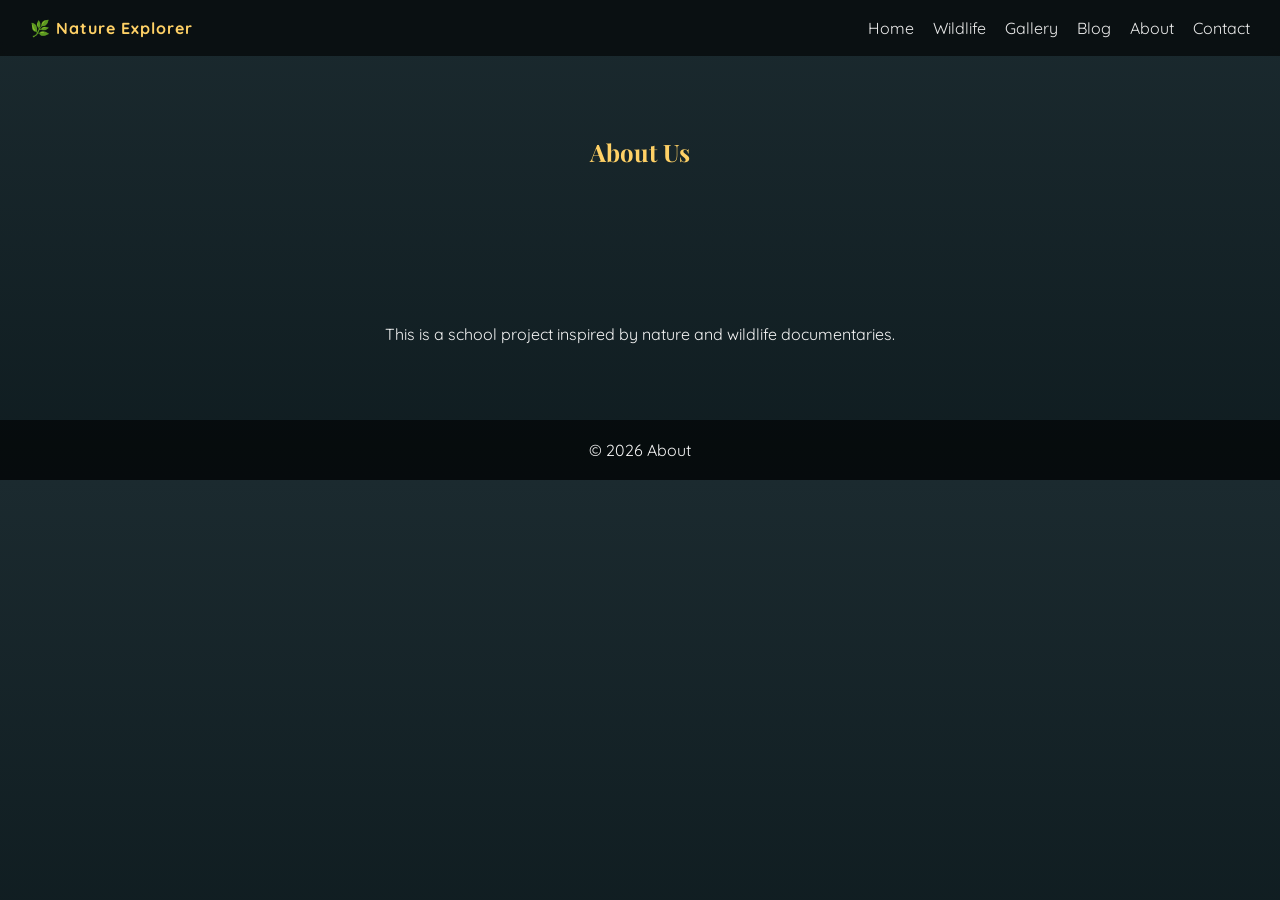
==== about.html @ 504a8f32 "Update about.html" ====
<!DOCTYPE html>
<html>
<head>
  <title>About</title>
  <link rel="stylesheet" href="style.css">
</head>
<body>

<header>
  <div class="logo">🌿 Nature Explorer</div>
  <nav>
    <a href="index.html">Home</a>
    <a href="wildlife.html">Wildlife</a>
    <a href="gallery.html">Gallery</a>
    <a href="blog.html">Blog</a>
    <a href="about.html">About</a>
    <a href="contact.html">Contact</a>
  </nav>
</header>

<section class="page-title">
  <h1>About Us</h1>
</section>

<section>
  <p>This is a school project inspired by nature and wildlife documentaries.</p>
</section>

<footer>© 2026 About</footer>

</body>
</html>
---- style.css ----
@import url('https://fonts.googleapis.com/css2?family=Quicksand:wght@400;600;700&family=Playfair+Display:wght@500;700&display=swap');

body {
  margin: 0;
  font-family: "Quicksand", sans-serif;
  background: linear-gradient(180deg, #1b2a2f, #0f1c20);
  color: #f5f5f5;
}

/* HEADER */
header {
  display: flex;
  justify-content: space-between;
  align-items: center;
  padding: 18px 30px;
  background: rgba(0,0,0,0.6);
  backdrop-filter: blur(10px);
  position: sticky;
  top: 0;
}

.logo {
  font-weight: 700;
  color: #ffd166;
  letter-spacing: 1px;
}

/* NAV */
nav a {
  margin-left: 15px;
  text-decoration: none;
  color: #eaeaea;
}

nav a:hover {
  color: #ffd166;
}

/* HERO */
.hero {
  height: 90vh;
  background: url("https://images.unsplash.com/photo-1500530855697-b586d89ba3ee") center/cover;
  display: flex;
  justify-content: center;
  align-items: center;
  text-align: center;
  position: relative;
}

.hero::after {
  content: "";
  position: absolute;
  inset: 0;
  background: rgba(0,0,0,0.45);
}

.hero-content {
  position: relative;
  max-width: 700px;
}

.hero h1 {
  font-family: "Playfair Display", serif;
  font-size: 48px;
  margin: 0;
}

.tagline {
  color: #ffd166;
  font-style: italic;
}

/* BUTTON */
.btn {
  display: inline-block;
  margin-top: 15px;
  padding: 10px 20px;
  background: #ffd166;
  color: #000;
  border-radius: 25px;
  text-decoration: none;
  font-weight: 600;
}

/* SECTIONS */
section {
  padding: 60px 25px;
  text-align: center;
}

/* CARDS */
.cards {
  display: flex;
  justify-content: center;
  flex-wrap: wrap;
  gap: 20px;
}

.card {
  background: rgba(255,255,255,0.06);
  padding: 20px;
  width: 240px;
  border-radius: 15px;
  border: 1px solid rgba(255,255,255,0.1);
}

/* PAGE TITLE */
.page-title h1 {
  font-family: "Playfair Display", serif;
  color: #ffd166;
}

/* GALLERY */
.gallery {
  display: grid;
  grid-template-columns: repeat(auto-fit, minmax(180px, 1fr));
  gap: 12px;
  padding: 30px;
}

.photo {
  height: 180px;
  background: #333;
  border-radius: 12px;
}

/* FOOTER */
footer {
  padding: 20px;
  text-align: center;
  background: rgba(0,0,0,0.6);
}
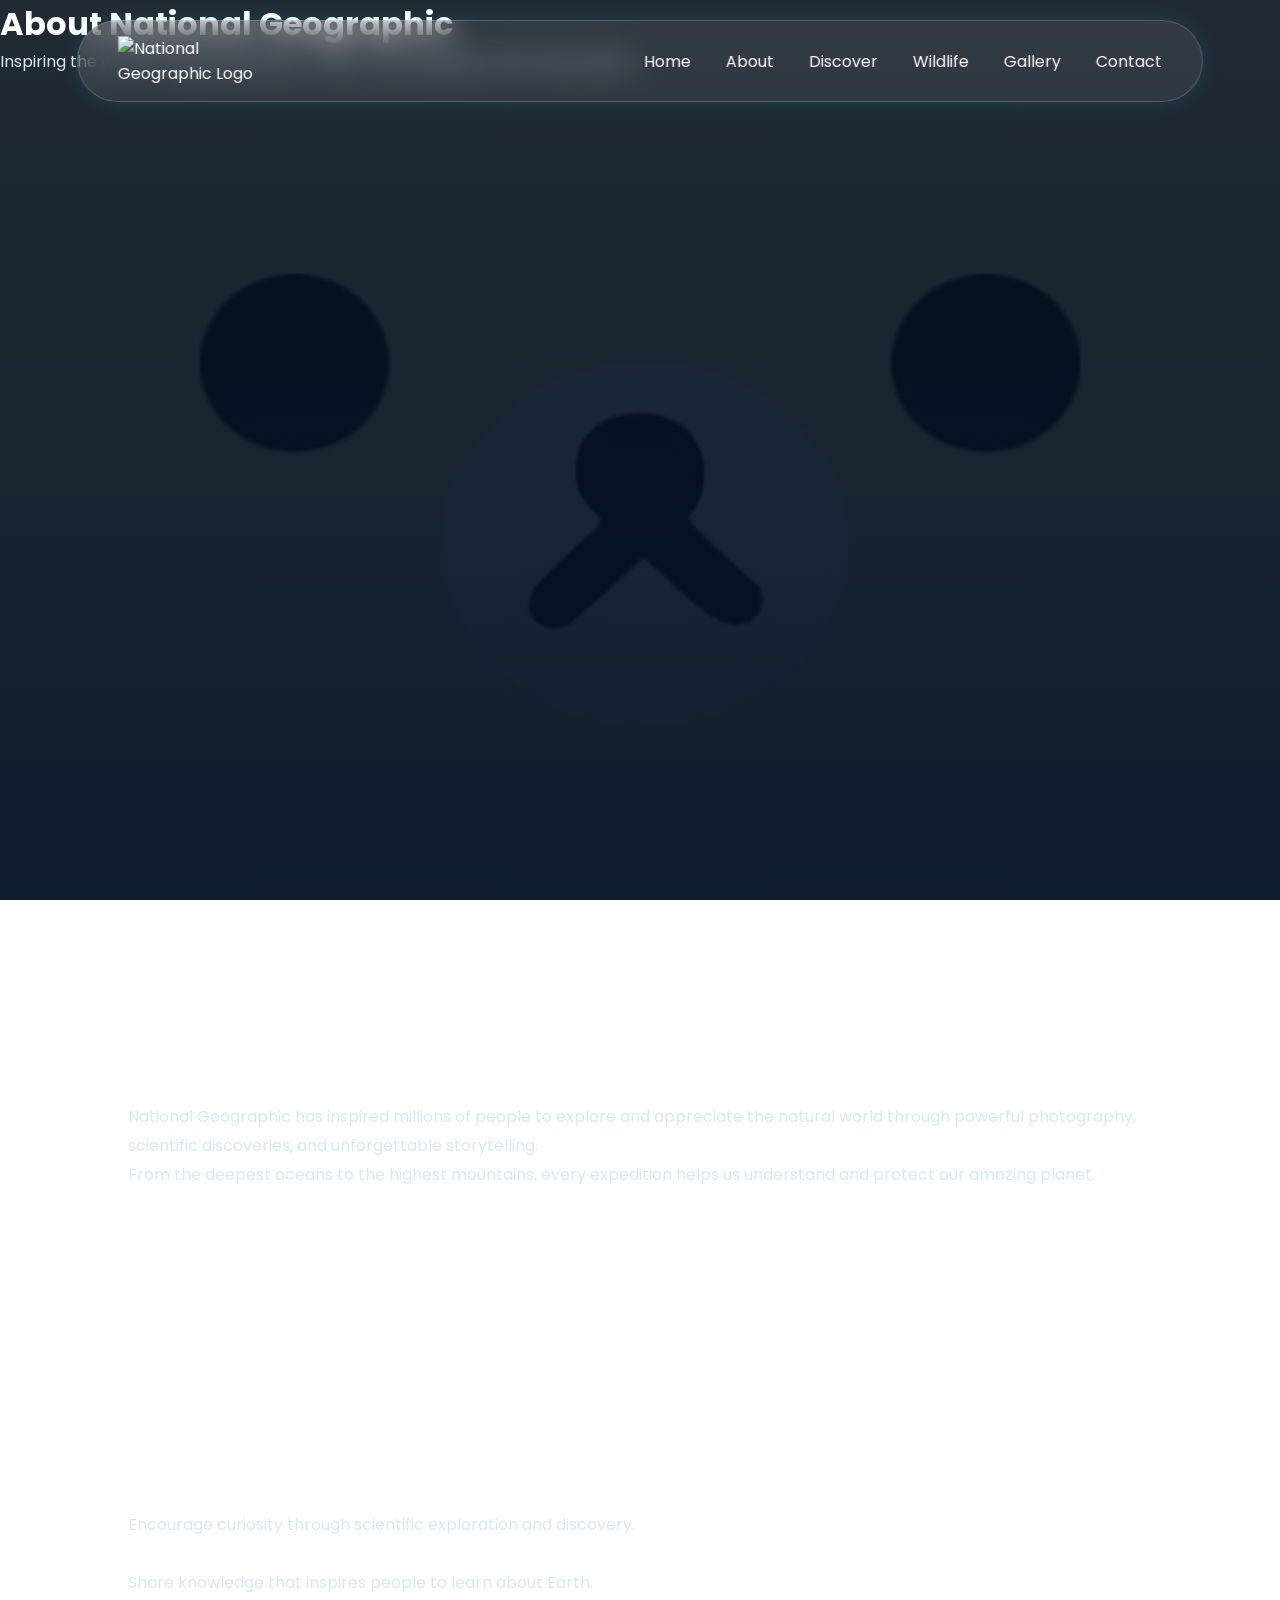
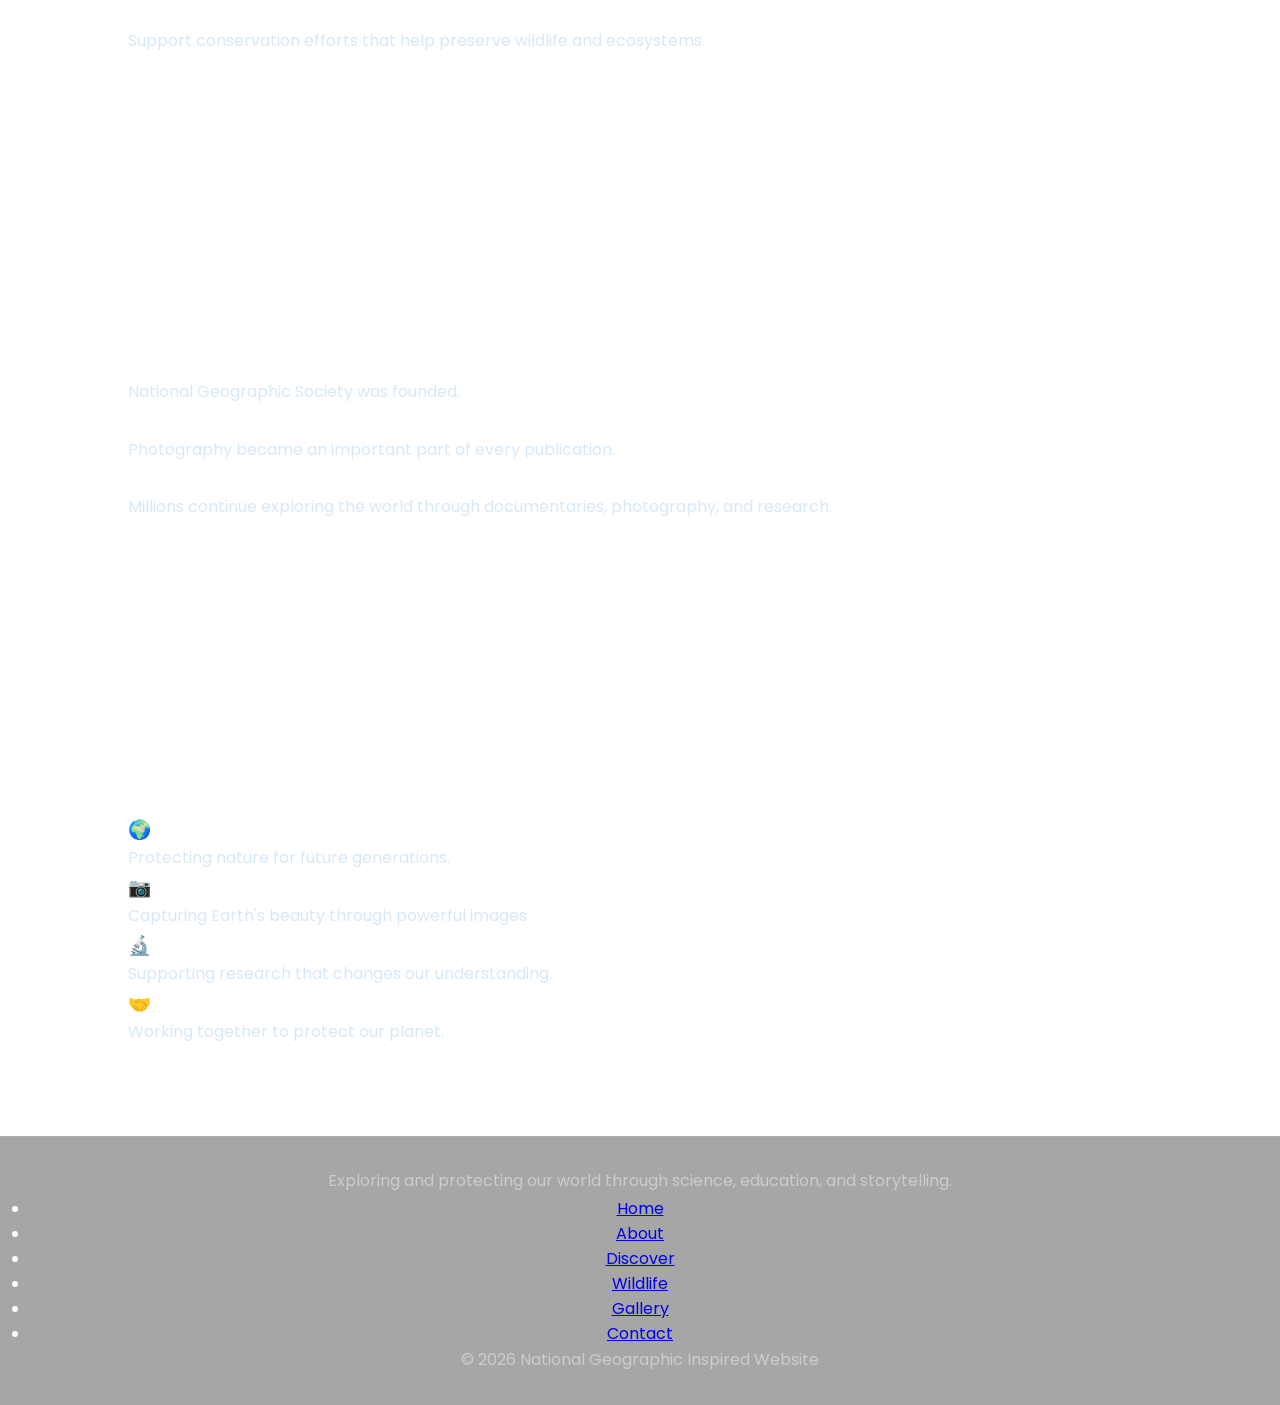
==== commit bea1661c: "Update about.html" ====
--- a/about.html
+++ b/about.html
@@ -1,33 +1,277 @@
 <!DOCTYPE html>
-<html>
+<html lang="en">
+
 <head>
-  <title>About</title>
-  <link rel="stylesheet" href="style.css">
+
+    <meta charset="UTF-8">
+    <meta name="viewport" content="width=device-width, initial-scale=1.0">
+
+    <title>National Geographic | About</title>
+
+    <link rel="stylesheet" href="style.css">
+
 </head>
+
 <body>
 
-<header>
-  <div class="logo">🌿 Nature Explorer</div>
-  <nav>
-    <a href="index.html">Home</a>
-    <a href="wildlife.html">Wildlife</a>
-    <a href="gallery.html">Gallery</a>
-    <a href="blog.html">Blog</a>
-    <a href="about.html">About</a>
-    <a href="contact.html">Contact</a>
-  </nav>
-</header>
-
-<section class="page-title">
-  <h1>About Us</h1>
-</section>
-
-<section>
-  <p>This is a school project inspired by nature and wildlife documentaries.</p>
-</section>
-
-<footer>© 2026 About</footer>
+    <!--================ HEADER ================-->
+
+    <header class="sub-header">
+
+        <nav class="navbar">
+
+            <div class="logo">
+
+                <img src="img/logo.png" alt="National Geographic Logo">
+
+            </div>
+
+            <ul class="nav-links">
+
+                <li><a href="index.html">Home</a></li>
+                <li><a href="about.html" class="active">About</a></li>
+                <li><a href="discover.html">Discover</a></li>
+                <li><a href="wildlife.html">Wildlife</a></li>
+                <li><a href="gallery.html">Gallery</a></li>
+                <li><a href="contact.html">Contact</a></li>
+
+            </ul>
+
+        </nav>
+
+        <div class="page-title">
+
+            <h1>About National Geographic</h1>
+
+            <p>
+
+                Inspiring the world through exploration,
+                science, photography, and conservation.
+
+            </p>
+
+        </div>
+
+    </header>
+
+    <!--================ OUR STORY ================-->
+
+    <section class="about-page">
+
+        <div class="about-image">
+
+            <img src="img/about.jpg" alt="">
+
+        </div>
+
+        <div class="about-text">
+
+            <h2>Our Story</h2>
+
+            <p>
+
+                National Geographic has inspired millions of people
+                to explore and appreciate the natural world through
+                powerful photography, scientific discoveries,
+                and unforgettable storytelling.
+
+            </p>
+
+            <p>
+
+                From the deepest oceans to the highest mountains,
+                every expedition helps us understand and protect
+                our amazing planet.
+
+            </p>
+
+        </div>
+
+    </section>
+
+    <!--================ MISSION ================-->
+
+    <section class="mission">
+
+        <h2>Our Mission</h2>
+
+        <div class="mission-container">
+
+            <div class="glass-card">
+
+                <h3>Explore</h3>
+
+                <p>
+
+                    Encourage curiosity through scientific
+                    exploration and discovery.
+
+                </p>
+
+            </div>
+
+            <div class="glass-card">
+
+                <h3>Educate</h3>
+
+                <p>
+
+                    Share knowledge that inspires people
+                    to learn about Earth.
+
+                </p>
+
+            </div>
+
+            <div class="glass-card">
+
+                <h3>Protect</h3>
+
+                <p>
+
+                    Support conservation efforts that help
+                    preserve wildlife and ecosystems.
+
+                </p>
+
+            </div>
+
+        </div>
+
+    </section>
+
+    <!--================ TIMELINE ================-->
+
+    <section class="timeline">
+
+        <h2>Our Journey</h2>
+
+        <div class="timeline-container">
+
+            <div class="timeline-box">
+
+                <h3>1888</h3>
+
+                <p>
+
+                    National Geographic Society
+                    was founded.
+
+                </p>
+
+            </div>
+
+            <div class="timeline-box">
+
+                <h3>1905</h3>
+
+                <p>
+
+                    Photography became an important
+                    part of every publication.
+
+                </p>
+
+            </div>
+
+            <div class="timeline-box">
+
+                <h3>Today</h3>
+
+                <p>
+
+                    Millions continue exploring
+                    the world through documentaries,
+                    photography, and research.
+
+                </p>
+
+            </div>
+
+        </div>
+
+    </section>
+
+    <!--================ VALUES ================-->
+
+    <section class="values">
+
+        <h2>Our Core Values</h2>
+
+        <div class="values-grid">
+
+            <div class="glass-card">
+
+                <h3>🌍 Conservation</h3>
+
+                <p>Protecting nature for future generations.</p>
+
+            </div>
+
+            <div class="glass-card">
+
+                <h3>📷 Photography</h3>
+
+                <p>Capturing Earth's beauty through powerful images.</p>
+
+            </div>
+
+            <div class="glass-card">
+
+                <h3>🔬 Science</h3>
+
+                <p>Supporting research that changes our understanding.</p>
+
+            </div>
+
+            <div class="glass-card">
+
+                <h3>🤝 Community</h3>
+
+                <p>Working together to protect our planet.</p>
+
+            </div>
+
+        </div>
+
+    </section>
+
+    <!--================ FOOTER ================-->
+
+    <footer>
+
+        <div class="footer-content">
+
+            <img src="img/logo.png" alt="">
+
+            <p>
+
+                Exploring and protecting our world through
+                science, education, and storytelling.
+
+            </p>
+
+            <ul>
+
+                <li><a href="index.html">Home</a></li>
+                <li><a href="about.html">About</a></li>
+                <li><a href="discover.html">Discover</a></li>
+                <li><a href="wildlife.html">Wildlife</a></li>
+                <li><a href="gallery.html">Gallery</a></li>
+                <li><a href="contact.html">Contact</a></li>
+
+            </ul>
+
+            <p>
+
+                © 2026 National Geographic Inspired Website
+
+            </p>
+
+        </div>
+
+    </footer>
 
 </body>
+
 </html>
-
--- a/style.css
+++ b/style.css
@@ -1,133 +1,723 @@
-@import url('https://fonts.googleapis.com/css2?family=Quicksand:wght@400;600;700&family=Playfair+Display:wght@500;700&display=swap');
-
-body {
-  margin: 0;
-  font-family: "Quicksand", sans-serif;
-  background: linear-gradient(180deg, #1b2a2f, #0f1c20);
-  color: #f5f5f5;
-}
-
-/* HEADER */
-header {
-  display: flex;
-  justify-content: space-between;
-  align-items: center;
-  padding: 18px 30px;
-  background: rgba(0,0,0,0.6);
-  backdrop-filter: blur(10px);
-  position: sticky;
-  top: 0;
-}
-
-.logo {
-  font-weight: 700;
-  color: #ffd166;
-  letter-spacing: 1px;
-}
-
-/* NAV */
-nav a {
-  margin-left: 15px;
-  text-decoration: none;
-  color: #eaeaea;
-}
-
-nav a:hover {
-  color: #ffd166;
-}
-
-/* HERO */
-.hero {
-  height: 90vh;
-  background: url("https://images.unsplash.com/photo-1500530855697-b586d89ba3ee") center/cover;
-  display: flex;
-  justify-content: center;
-  align-items: center;
-  text-align: center;
-  position: relative;
-}
-
-.hero::after {
-  content: "";
-  position: absolute;
-  inset: 0;
-  background: rgba(0,0,0,0.45);
-}
-
-.hero-content {
-  position: relative;
-  max-width: 700px;
-}
-
-.hero h1 {
-  font-family: "Playfair Display", serif;
-  font-size: 48px;
-  margin: 0;
-}
-
-.tagline {
-  color: #ffd166;
-  font-style: italic;
-}
-
-/* BUTTON */
-.btn {
-  display: inline-block;
-  margin-top: 15px;
-  padding: 10px 20px;
-  background: #ffd166;
-  color: #000;
-  border-radius: 25px;
-  text-decoration: none;
-  font-weight: 600;
-}
-
-/* SECTIONS */
-section {
-  padding: 60px 25px;
-  text-align: center;
-}
-
-/* CARDS */
-.cards {
-  display: flex;
-  justify-content: center;
-  flex-wrap: wrap;
-  gap: 20px;
-}
-
-.card {
-  background: rgba(255,255,255,0.06);
-  padding: 20px;
-  width: 240px;
-  border-radius: 15px;
-  border: 1px solid rgba(255,255,255,0.1);
-}
-
-/* PAGE TITLE */
-.page-title h1 {
-  font-family: "Playfair Display", serif;
-  color: #ffd166;
-}
-
-/* GALLERY */
-.gallery {
-  display: grid;
-  grid-template-columns: repeat(auto-fit, minmax(180px, 1fr));
-  gap: 12px;
-  padding: 30px;
-}
-
-.photo {
-  height: 180px;
-  background: #333;
-  border-radius: 12px;
-}
-
-/* FOOTER */
-footer {
-  padding: 20px;
-  text-align: center;
-  background: rgba(0,0,0,0.6);
-}
-    
+/* ==========================================
+   GOOGLE FONT
+========================================== */
+
+@import url('https://fonts.googleapis.com/css2?family=Poppins:wght@300;400;500;600;700;800&display=swap');
+
+
+/* ==========================================
+   RESET
+========================================== */
+
+*{
+    margin:0;
+    padding:0;
+    box-sizing:border-box;
+    scroll-behavior:smooth;
+    font-family:'Poppins',sans-serif;
+}
+
+body{
+    background:
+    linear-gradient(rgba(3,15,30,.88),
+    rgba(2,18,36,.95)),
+    url("img/background.jpg");
+
+    background-size:cover;
+    background-position:center;
+    background-attachment:fixed;
+
+    color:white;
+}
+
+
+/* ==========================================
+   GENERAL
+========================================== */
+
+section{
+    width:100%;
+    padding:90px 10%;
+}
+
+h2{
+    text-align:center;
+    font-size:42px;
+    margin-bottom:50px;
+    color:#ffffff;
+    letter-spacing:2px;
+}
+
+p{
+    color:#d7e8f7;
+    line-height:1.8;
+}
+
+img{
+    width:100%;
+    display:block;
+}
+
+
+/* ==========================================
+   NAVIGATION
+========================================== */
+
+header{
+    min-height:100vh;
+}
+
+.navbar{
+
+    position:fixed;
+
+    top:20px;
+    left:50%;
+
+    transform:translateX(-50%);
+
+    width:88%;
+
+    padding:15px 40px;
+
+    display:flex;
+
+    justify-content:space-between;
+
+    align-items:center;
+
+    background:rgba(255,255,255,.08);
+
+    backdrop-filter:blur(15px);
+
+    border:1px solid rgba(255,255,255,.18);
+
+    border-radius:60px;
+
+    box-shadow:
+
+    0 0 20px rgba(0,200,255,.15);
+
+    z-index:999;
+
+}
+
+.logo img{
+
+    width:150px;
+
+}
+
+.nav-links{
+
+    display:flex;
+
+    list-style:none;
+
+    gap:35px;
+
+}
+
+.nav-links a{
+
+    text-decoration:none;
+
+    color:white;
+
+    font-size:16px;
+
+    transition:.4s;
+
+    position:relative;
+
+}
+
+.nav-links a:hover{
+
+    color:#ffe14f;
+
+}
+
+.nav-links a::after{
+
+    content:"";
+
+    position:absolute;
+
+    left:0;
+
+    bottom:-8px;
+
+    width:0;
+
+    height:2px;
+
+    background:#ffe14f;
+
+    transition:.4s;
+
+}
+
+.nav-links a:hover::after{
+
+    width:100%;
+
+}
+
+
+/* ==========================================
+   HERO
+========================================== */
+
+.hero{
+
+    display:flex;
+
+    justify-content:space-between;
+
+    align-items:center;
+
+    gap:70px;
+
+    min-height:100vh;
+
+}
+
+.hero-text{
+
+    flex:1;
+
+}
+
+.hero-text h1{
+
+    font-size:68px;
+
+    line-height:1.1;
+
+    margin-bottom:25px;
+
+}
+
+.hero-text p{
+
+    font-size:18px;
+
+    margin-bottom:40px;
+
+}
+
+.hero-image{
+
+    flex:1;
+
+    background:rgba(255,255,255,.08);
+
+    padding:18px;
+
+    border-radius:30px;
+
+    backdrop-filter:blur(18px);
+
+    border:1px solid rgba(255,255,255,.15);
+
+    box-shadow:
+
+    0 0 30px rgba(0,255,255,.18);
+
+}
+
+.hero-image img{
+
+    border-radius:20px;
+
+}
+
+
+/* ==========================================
+   BUTTON
+========================================== */
+
+.btn{
+
+    display:inline-block;
+
+    padding:15px 40px;
+
+    background:#ffd400;
+
+    color:black;
+
+    font-weight:600;
+
+    text-decoration:none;
+
+    border-radius:40px;
+
+    transition:.4s;
+
+}
+
+.btn:hover{
+
+    transform:translateY(-5px);
+
+    box-shadow:
+
+    0 0 20px rgba(255,212,0,.7);
+
+}
+
+
+/* ==========================================
+   GLASS CARD
+========================================== */
+
+.card{
+
+    background:rgba(255,255,255,.08);
+
+    border:1px solid rgba(255,255,255,.15);
+
+    backdrop-filter:blur(15px);
+
+    border-radius:25px;
+
+    padding:30px;
+
+    transition:.4s;
+
+    box-shadow:
+
+    0 0 20px rgba(0,255,255,.08);
+
+}
+
+.card:hover{
+
+    transform:translateY(-8px);
+
+    box-shadow:
+
+    0 0 35px rgba(0,255,255,.25);
+
+}
+
+
+/* ==========================================
+   ABOUT
+========================================== */
+
+.about-container{
+
+    display:grid;
+
+    grid-template-columns:repeat(2,1fr);
+
+    gap:30px;
+
+}
+
+.card h3{
+
+    margin-bottom:15px;
+
+    color:#ffe14f;
+
+}
+/* ==========================================
+   DISCOVER SECTION
+========================================== */
+
+.discover-container{
+    display:grid;
+    grid-template-columns:repeat(3,1fr);
+    gap:30px;
+}
+
+.discover-card{
+    background:rgba(255,255,255,.08);
+    border:1px solid rgba(255,255,255,.15);
+    backdrop-filter:blur(15px);
+    border-radius:25px;
+    overflow:hidden;
+    transition:.4s;
+    box-shadow:0 0 20px rgba(0,255,255,.08);
+}
+
+.discover-card:hover{
+    transform:translateY(-10px);
+    box-shadow:0 0 35px rgba(0,255,255,.25);
+}
+
+.discover-card img{
+    height:240px;
+    object-fit:cover;
+    transition:.5s;
+}
+
+.discover-card:hover img{
+    transform:scale(1.08);
+}
+
+.discover-card h3{
+    padding:20px 20px 10px;
+    color:#ffe14f;
+    font-size:24px;
+}
+
+.discover-card p{
+    padding:0 20px 25px;
+}
+
+
+/* ==========================================
+   WILDLIFE SECTION
+========================================== */
+
+.wildlife-grid{
+    display:grid;
+    grid-template-columns:repeat(3,1fr);
+    gap:30px;
+}
+
+.animal-card{
+    background:rgba(255,255,255,.08);
+    border:1px solid rgba(255,255,255,.15);
+    backdrop-filter:blur(15px);
+    border-radius:25px;
+    overflow:hidden;
+    transition:.4s;
+    text-align:center;
+}
+
+.animal-card img{
+    height:230px;
+    object-fit:cover;
+    transition:.5s;
+}
+
+.animal-card:hover img{
+    transform:scale(1.08);
+}
+
+.animal-card:hover{
+    transform:translateY(-10px);
+    box-shadow:0 0 35px rgba(0,255,255,.25);
+}
+
+.animal-card h3{
+    padding:20px;
+    color:#ffe14f;
+}
+
+
+/* ==========================================
+   GALLERY
+========================================== */
+
+.gallery-grid{
+    display:grid;
+    grid-template-columns:repeat(4,1fr);
+    gap:20px;
+}
+
+.gallery-grid img{
+    width:100%;
+    height:260px;
+    object-fit:cover;
+    border-radius:20px;
+    transition:.5s;
+    border:2px solid rgba(255,255,255,.08);
+}
+
+.gallery-grid img:hover{
+    transform:scale(1.05);
+    border-color:#00d9ff;
+    box-shadow:0 0 25px rgba(0,255,255,.35);
+}
+
+
+/* ==========================================
+   CONTACT
+========================================== */
+
+.contact-container{
+    display:grid;
+    grid-template-columns:1fr 1fr;
+    gap:50px;
+    align-items:center;
+}
+
+.contact-info{
+    background:rgba(255,255,255,.08);
+    backdrop-filter:blur(15px);
+    border:1px solid rgba(255,255,255,.15);
+    padding:35px;
+    border-radius:25px;
+}
+
+.contact-info h3{
+    color:#ffe14f;
+    margin-bottom:20px;
+}
+
+.contact-info p{
+    margin-bottom:15px;
+}
+
+form{
+    background:rgba(255,255,255,.08);
+    backdrop-filter:blur(15px);
+    border:1px solid rgba(255,255,255,.15);
+    border-radius:25px;
+    padding:35px;
+}
+
+form input,
+form textarea{
+    width:100%;
+    margin-bottom:20px;
+    padding:16px;
+    border:none;
+    border-radius:15px;
+    background:rgba(255,255,255,.12);
+    color:white;
+    font-size:15px;
+}
+
+form input::placeholder,
+form textarea::placeholder{
+    color:#d9d9d9;
+}
+
+form textarea{
+    resize:none;
+    height:170px;
+}
+
+form button{
+    background:#ffd400;
+    color:black;
+    border:none;
+    padding:15px 35px;
+    border-radius:40px;
+    font-size:16px;
+    font-weight:600;
+    cursor:pointer;
+    transition:.4s;
+}
+
+form button:hover{
+    transform:translateY(-5px);
+    box-shadow:0 0 20px rgba(255,212,0,.7);
+}
+
+
+/* ==========================================
+   FOOTER
+========================================== */
+
+footer{
+    padding:30px;
+    text-align:center;
+    background:rgba(0,0,0,.35);
+    border-top:1px solid rgba(255,255,255,.08);
+}
+
+footer p{
+    color:#cccccc;
+}
+
+
+/* ==========================================
+   RESPONSIVE
+========================================== */
+
+@media(max-width:1100px){
+
+.hero{
+    flex-direction:column;
+    text-align:center;
+    padding-top:140px;
+}
+
+.about-container,
+.discover-container,
+.wildlife-grid,
+.contact-container{
+    grid-template-columns:1fr;
+}
+
+.gallery-grid{
+    grid-template-columns:repeat(2,1fr);
+}
+
+.hero-text h1{
+    font-size:48px;
+}
+
+}
+
+@media(max-width:768px){
+
+.navbar{
+    flex-direction:column;
+    gap:20px;
+    border-radius:30px;
+}
+
+.nav-links{
+    flex-wrap:wrap;
+    justify-content:center;
+    gap:18px;
+}
+
+.gallery-grid{
+    grid-template-columns:1fr;
+}
+
+.discover-card img,
+.animal-card img,
+.gallery-grid img{
+    height:220px;
+}
+
+h2{
+    font-size:32px;
+}
+
+.hero-text h1{
+    font-size:40px;
+}
+
+}
+/*=========================================
+STATISTICS
+=========================================*/
+
+.stats-container{
+
+display:grid;
+grid-template-columns:repeat(4,1fr);
+gap:30px;
+
+}
+
+.stat-card{
+
+background:rgba(255,255,255,.08);
+backdrop-filter:blur(15px);
+border:1px solid rgba(255,255,255,.15);
+border-radius:25px;
+padding:40px;
+text-align:center;
+transition:.4s;
+
+}
+
+.stat-card:hover{
+
+transform:translateY(-8px);
+box-shadow:0 0 30px rgba(0,255,255,.2);
+
+}
+
+.stat-card h3{
+
+font-size:42px;
+color:#ffd400;
+margin-bottom:10px;
+
+}
+
+
+/*=========================================
+EXPEDITION
+=========================================*/
+
+.expedition{
+
+display:flex;
+align-items:center;
+justify-content:space-between;
+gap:50px;
+
+}
+
+.expedition-image,
+.expedition-text{
+
+flex:1;
+
+}
+
+.expedition-image img{
+
+border-radius:25px;
+
+}
+
+.expedition-text h2{
+
+text-align:left;
+
+}
+
+
+/*=========================================
+QUOTE
+=========================================*/
+
+.quote{
+
+text-align:center;
+padding:120px 10%;
+
+}
+
+.quote h2{
+
+font-size:46px;
+font-weight:700;
+font-style:italic;
+color:#ffffff;
+
+}
+
+
+/*=========================================
+RESPONSIVE
+=========================================*/
+
+@media(max-width:900px){
+
+.stats-container{
+
+grid-template-columns:repeat(2,1fr);
+
+}
+
+.expedition{
+
+flex-direction:column;
+
+}
+
+}
+
+@media(max-width:600px){
+
+.stats-container{
+
+grid-template-columns:1fr;
+
+}
+
+.quote h2{
+
+font-size:32px;
+
+}
+
+}
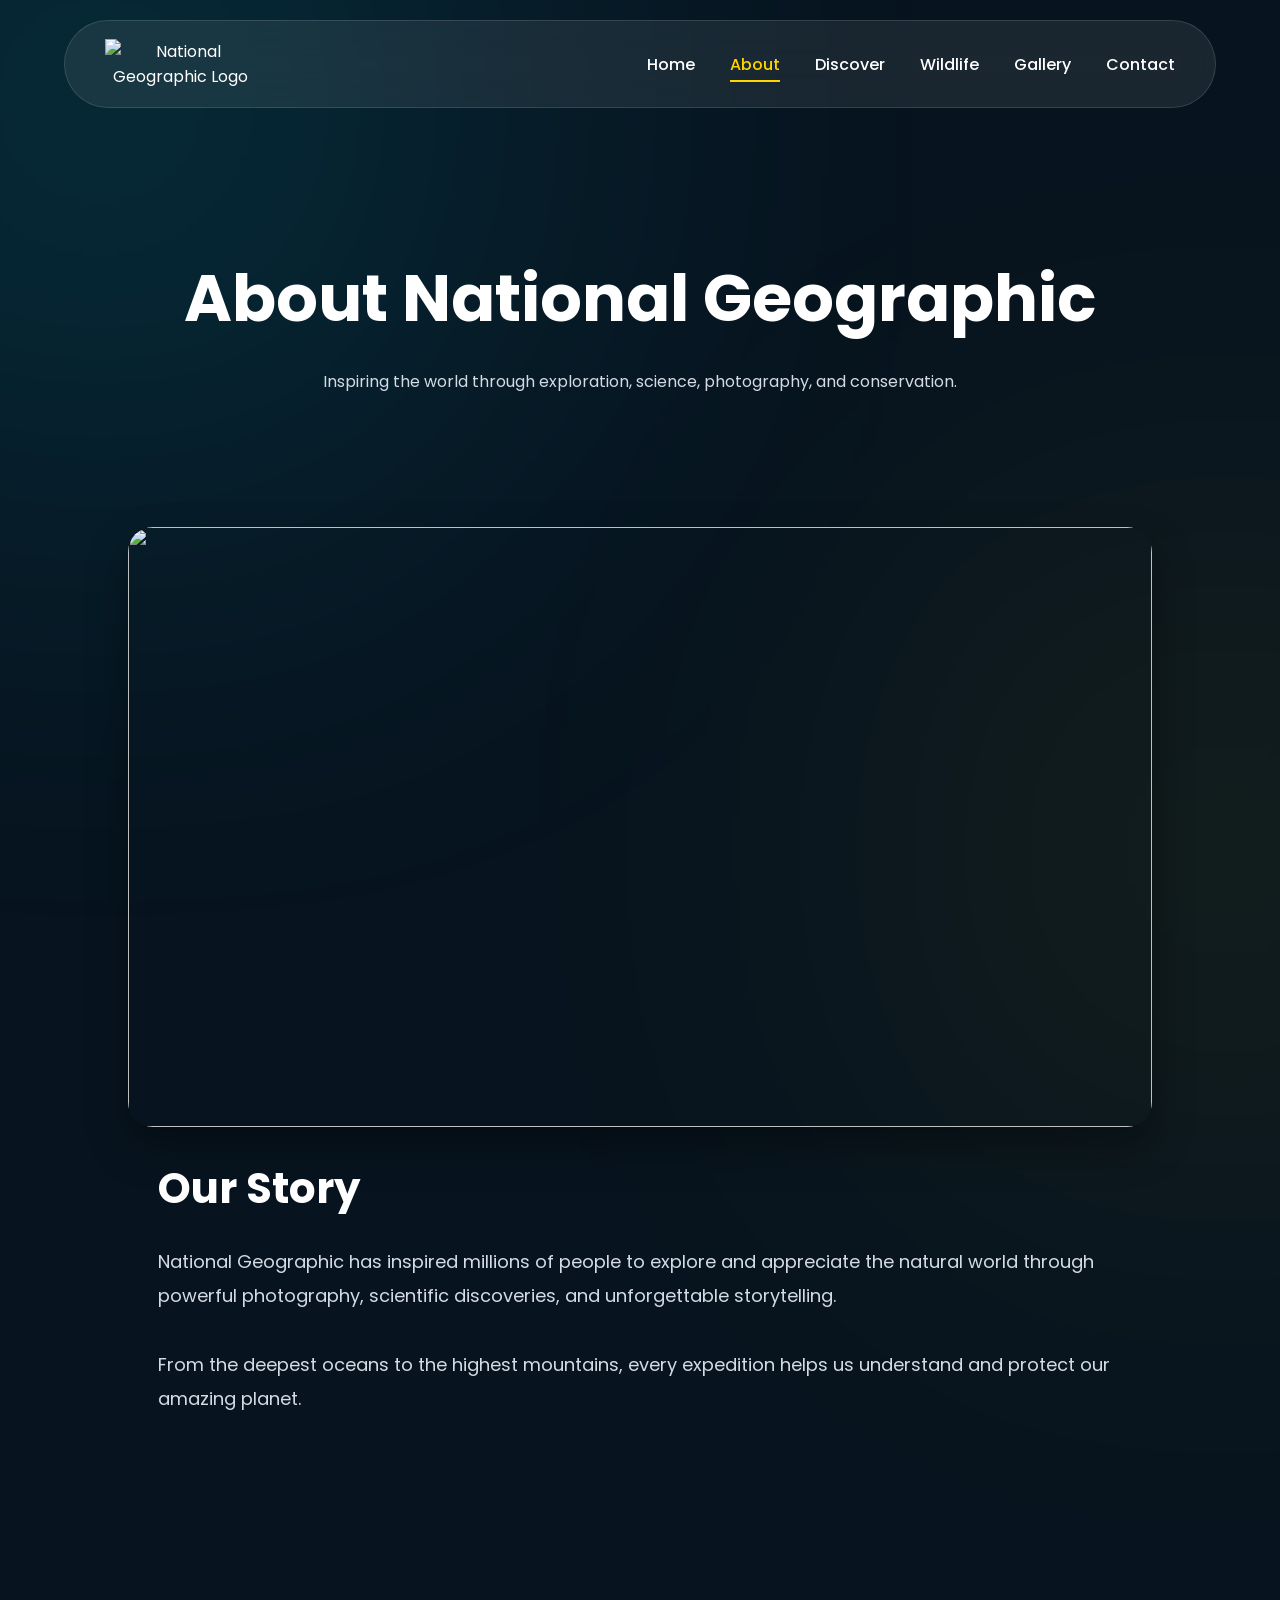
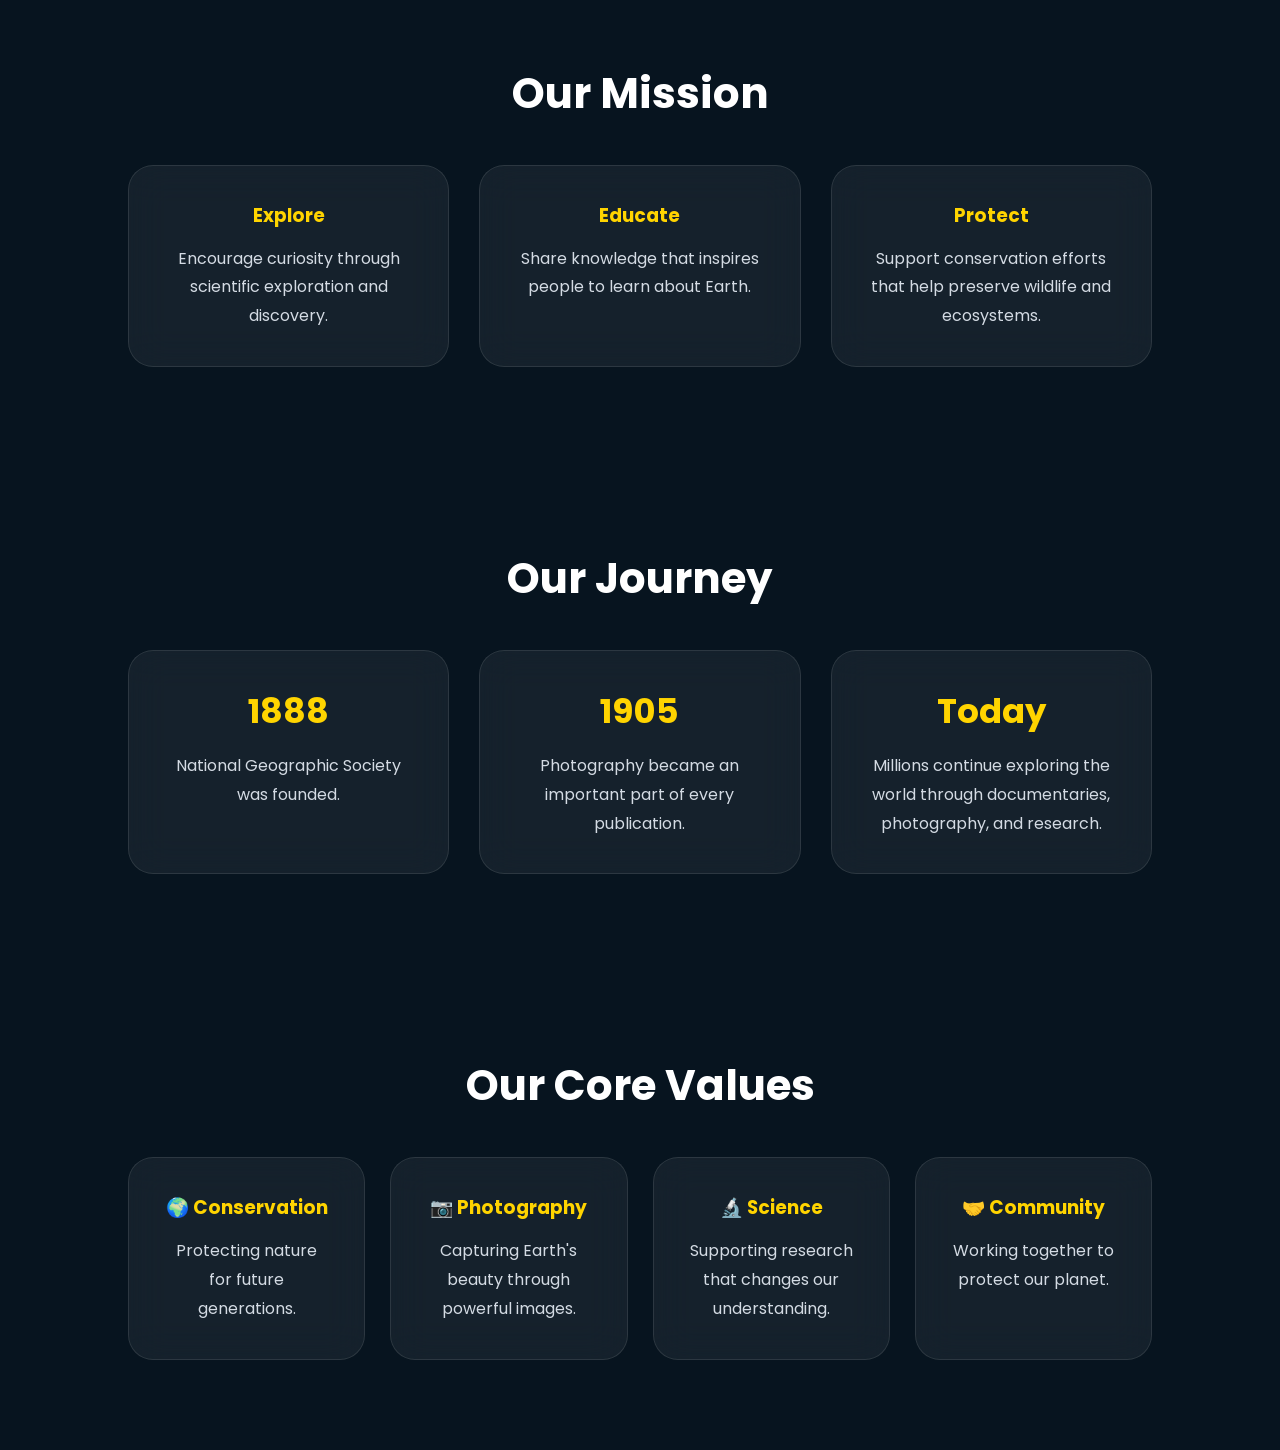
==== commit 5d3dcecd: "Update about.html" ====
--- a/about.html
+++ b/about.html
@@ -236,36 +236,6 @@
 
     </section>
 
-    <!--================ FOOTER ================-->
-
-    <footer>
-
-        <div class="footer-content">
-
-            <img src="img/logo.png" alt="">
-
-            <p>
-
-                Exploring and protecting our world through
-                science, education, and storytelling.
-
-            </p>
-
-            <ul>
-
-                <li><a href="index.html">Home</a></li>
-                <li><a href="about.html">About</a></li>
-                <li><a href="discover.html">Discover</a></li>
-                <li><a href="wildlife.html">Wildlife</a></li>
-                <li><a href="gallery.html">Gallery</a></li>
-                <li><a href="contact.html">Contact</a></li>
-
-            </ul>
-
-            <p>
-
-                © 2026 National Geographic Inspired Website
-
             </p>
 
         </div>
--- a/style.css
+++ b/style.css
@@ -1,420 +1,1071 @@
-/* ==========================================
-   GOOGLE FONT
-========================================== */
+/*==========================================
+GOOGLE FONT
+==========================================*/
 
 @import url('https://fonts.googleapis.com/css2?family=Poppins:wght@300;400;500;600;700;800&display=swap');
 
 
-/* ==========================================
-   RESET
-========================================== */
+/*==========================================
+RESET
+==========================================*/
 
 *{
     margin:0;
     padding:0;
     box-sizing:border-box;
+    font-family:'Poppins',sans-serif;
+}
+
+html{
     scroll-behavior:smooth;
-    font-family:'Poppins',sans-serif;
 }
 
 body{
-    background:
-    linear-gradient(rgba(3,15,30,.88),
-    rgba(2,18,36,.95)),
-    url("img/background.jpg");
-
-    background-size:cover;
-    background-position:center;
-    background-attachment:fixed;
+
+    background:#07141f;
+
+    color:#ffffff;
+
+    overflow-x:hidden;
+
+}
+
+img{
+
+    width:100%;
+
+    display:block;
+
+}
+
+a{
+
+    text-decoration:none;
+
+}
+
+ul{
+
+    list-style:none;
+
+}
+
+section{
+
+    padding:90px 10%;
+
+}
+
+h1{
+
+    font-size:65px;
+
+    font-weight:700;
+
+}
+
+h2{
+
+    font-size:42px;
+
+    margin-bottom:40px;
+
+    text-align:center;
+
+}
+
+p{
+
+    color:#d4dbe4;
+
+    line-height:1.8;
+
+}
+
+
+/*==========================================
+BACKGROUND
+==========================================*/
+
+body::before{
+
+    content:"";
+
+    position:fixed;
+
+    width:700px;
+
+    height:700px;
+
+    background:#00d9ff;
+
+    filter:blur(220px);
+
+    top:-250px;
+
+    left:-250px;
+
+    opacity:.15;
+
+    z-index:-1;
+
+}
+
+body::after{
+
+    content:"";
+
+    position:fixed;
+
+    width:600px;
+
+    height:600px;
+
+    background:#ffd400;
+
+    filter:blur(220px);
+
+    right:-250px;
+
+    bottom:-250px;
+
+    opacity:.08;
+
+    z-index:-1;
+
+}
+
+
+/*==========================================
+NAVBAR
+==========================================*/
+
+.navbar{
+
+    position:fixed;
+
+    top:20px;
+
+    left:50%;
+
+    transform:translateX(-50%);
+
+    width:90%;
+
+    display:flex;
+
+    justify-content:space-between;
+
+    align-items:center;
+
+    padding:18px 40px;
+
+    background:rgba(255,255,255,.08);
+
+    backdrop-filter:blur(18px);
+
+    border:1px solid rgba(255,255,255,.12);
+
+    border-radius:60px;
+
+    z-index:999;
+
+}
+
+.logo img{
+
+    width:150px;
+
+}
+
+.nav-links{
+
+    display:flex;
+
+    gap:35px;
+
+}
+
+.nav-links a{
 
     color:white;
-}
-
-
-/* ==========================================
-   GENERAL
-========================================== */
-
-section{
+
+    transition:.3s;
+
+    font-weight:500;
+
+    position:relative;
+
+}
+
+.nav-links a:hover,
+
+.nav-links .active{
+
+    color:#ffd400;
+
+}
+
+.nav-links a::after{
+
+    content:"";
+
+    position:absolute;
+
+    width:0;
+
+    height:2px;
+
+    background:#ffd400;
+
+    left:0;
+
+    bottom:-6px;
+
+    transition:.3s;
+
+}
+
+.nav-links a:hover::after,
+
+.nav-links .active::after{
+
     width:100%;
-    padding:90px 10%;
-}
-
-h2{
+
+}
+
+
+/*==========================================
+HERO
+==========================================*/
+
+.hero{
+
+    min-height:100vh;
+
+    display:flex;
+
+    justify-content:space-between;
+
+    align-items:center;
+
+    gap:60px;
+
+    padding-top:140px;
+
+}
+
+.hero-text{
+
+    flex:1;
+
+}
+
+.hero-text p{
+
+    margin:25px 0;
+
+    font-size:18px;
+
+}
+
+.hero-image{
+
+    flex:1;
+
+}
+
+.hero-image img{
+
+    border-radius:30px;
+
+    box-shadow:0 20px 60px rgba(0,0,0,.4);
+
+}
+
+
+/*==========================================
+BUTTON
+==========================================*/
+
+.btn{
+
+    display:inline-block;
+
+    background:#ffd400;
+
+    color:#111;
+
+    padding:15px 40px;
+
+    border-radius:50px;
+
+    font-weight:600;
+
+    transition:.3s;
+
+}
+
+.btn:hover{
+
+    transform:translateY(-5px);
+
+    box-shadow:0 10px 25px rgba(255,212,0,.45);
+
+}
+
+
+/*==========================================
+SUB HEADER
+==========================================*/
+
+.sub-header{
+
+    padding-top:150px;
+
     text-align:center;
+
+}
+
+.page-title{
+
+    padding:100px 10% 40px;
+
+}
+
+.page-title h1{
+
+    margin-bottom:20px;
+
+}
+
+
+/*==========================================
+GLASS CARD
+==========================================*/
+
+.glass-card,
+
+.feature-card,
+
+.explore-card,
+
+.destination-card,
+
+.animal-card,
+
+.timeline-box,
+
+.stat-card,
+
+.gallery-item,
+
+.info-box{
+
+    background:rgba(255,255,255,.06);
+
+    backdrop-filter:blur(18px);
+
+    border:1px solid rgba(255,255,255,.1);
+
+    border-radius:25px;
+
+    overflow:hidden;
+
+    transition:.35s;
+
+}
+
+.glass-card:hover,
+
+.feature-card:hover,
+
+.explore-card:hover,
+
+.destination-card:hover,
+
+.animal-card:hover,
+
+.timeline-box:hover,
+
+.stat-card:hover,
+
+.gallery-item:hover,
+
+.info-box:hover{
+
+    transform:translateY(-8px);
+
+    box-shadow:0 15px 35px rgba(0,217,255,.18);
+
+}
+
+
+/*==========================================
+FOOTER
+==========================================*/
+
+footer{
+
+    margin-top:80px;
+
+    padding:60px 10%;
+
+    text-align:center;
+
+    background:#06111b;
+
+}
+
+.footer-content img{
+
+    width:140px;
+
+    margin:auto;
+
+    margin-bottom:25px;
+
+}
+
+.footer-content ul{
+
+    display:flex;
+
+    justify-content:center;
+
+    gap:30px;
+
+    margin:30px 0;
+
+    flex-wrap:wrap;
+
+}
+
+.footer-content a{
+
+    color:white;
+
+}
+
+.footer-content a:hover{
+
+    color:#ffd400;
+
+}
+
+
+/*==========================================
+RESPONSIVE
+==========================================*/
+
+@media(max-width:900px){
+
+.hero{
+
+flex-direction:column;
+
+text-align:center;
+
+}
+
+.navbar{
+
+flex-direction:column;
+
+gap:20px;
+
+border-radius:25px;
+
+}
+
+.nav-links{
+
+flex-wrap:wrap;
+
+justify-content:center;
+
+}
+
+h1{
+
+font-size:45px;
+
+}
+
+}
+/*==========================================
+HOME - FEATURED STORIES
+==========================================*/
+
+.featured-container{
+
+    display:grid;
+
+    grid-template-columns:repeat(auto-fit,minmax(350px,1fr));
+
+    gap:35px;
+
+    margin-top:50px;
+
+}
+
+.feature-card{
+
+    background:#0d1c28;
+
+    border-radius:20px;
+
+    overflow:hidden;
+
+    transition:.4s;
+
+    border:1px solid rgba(255,255,255,.08);
+
+}
+
+.feature-card img{
+
+    width:100%;
+
+    height:320px;
+
+    object-fit:cover;
+
+}
+
+.feature-card h3{
+
+    font-size:26px;
+
+    color:#ffd400;
+
+    margin:25px 25px 10px;
+
+}
+
+.feature-card p{
+
+    margin:0 25px 20px;
+
+    font-size:16px;
+
+}
+
+.feature-card a{
+
+    display:inline-block;
+
+    margin:0 25px 30px;
+
+    color:#00c8ff;
+
+    font-weight:600;
+
+}
+
+.feature-card:hover{
+
+    transform:translateY(-12px);
+
+    box-shadow:0 25px 50px rgba(0,0,0,.45);
+
+}
+}
+
+.feature-card h3{
+
+    font-size:24px;
+
+    color:#ffd400;
+
+    margin:20px;
+
+}
+
+.feature-card p{
+
+    margin:0 20px 20px;
+
+}
+
+.feature-card a{
+
+    display:inline-block;
+
+    margin:0 20px 25px;
+
+    color:#00d9ff;
+
+    font-weight:600;
+
+}
+
+.feature-card a:hover{
+
+    color:#ffd400;
+
+}
+
+/*==========================================
+HOME ABOUT
+==========================================*/
+
+.home-about{
+
+    display:grid;
+
+    grid-template-columns:60% 40%;
+
+    gap:60px;
+
+    align-items:center;
+
+    margin-top:100px;
+
+}
+
+.about-image img{
+
+    width:100%;
+
+    height:600px;
+
+    object-fit:cover;
+
+    border-radius:25px;
+
+    box-shadow:0 20px 40px rgba(0,0,0,.35);
+
+}
+
+.about-text{
+
+    padding:20px;
+
+}
+
+.about-text h2{
+
+    text-align:left;
+
     font-size:42px;
-    margin-bottom:50px;
+
+    margin-bottom:20px;
+
+}
+
+.about-text p{
+
+    font-size:18px;
+
+    line-height:1.9;
+
+    margin-bottom:35px;
+
+}
+
+
+/*==========================================
+EXPLORE
+==========================================*/
+
+.explore-container{
+
+    display:grid;
+
+    grid-template-columns:repeat(auto-fit,minmax(280px,1fr));
+
+    gap:30px;
+
+    margin-top:40px;
+}
+
+.explore-card{
+
+    position:relative;
+
+    overflow:hidden;
+
+    border-radius:20px;
+
+}
+
+.explore-card img{
+
+    width:100%;
+
+    height:350px;
+
+    object-fit:cover;
+
+    transition:.5s;
+
+}
+
+.explore-card:hover img{
+
+    transform:scale(1.08);
+
+}
+
+.explore-card h3{
+
+    position:absolute;
+
+    bottom:20px;
+
+    left:20px;
+
+    color:white;
+
+    font-size:28px;
+
+    text-shadow:0 5px 15px black;
+
+
+}
+
+
+/*==========================================
+ABOUT PAGE
+==========================================*/
+
+.about-image img{
+
+    width:100%;
+
+    height:600px;
+
+    object-fit:cover;
+
+    border-radius:25px;
+
+}
+
+.about-text{
+
+    padding:30px;
+
+}
+
+.about-text h2{
+
+    text-align:left;
+
+    font-size:42px;
+
+    margin-bottom:25px;
+
+}
+
+.about-text p{
+
+    font-size:18px;
+
+    line-height:1.9;
+
+    margin-bottom:35px;
+
+}
+
+.mission-container{
+
+    display:grid;
+
+    grid-template-columns:repeat(3,1fr);
+
+    gap:30px;
+
+}
+
+.mission-container .glass-card{
+
+    padding:35px;
+
+    text-align:center;
+
+}
+
+.mission-container h3{
+
+    color:#ffd400;
+
+    margin-bottom:15px;
+
+}
+
+
+/*==========================================
+TIMELINE
+==========================================*/
+
+.timeline-container{
+
+    display:grid;
+
+    grid-template-columns:repeat(3,1fr);
+
+    gap:30px;
+
+}
+
+.timeline-box{
+
+    padding:35px;
+
+    text-align:center;
+
+}
+
+.timeline-box h3{
+
+    font-size:34px;
+
+    color:#ffd400;
+
+    margin-bottom:15px;
+
+}
+
+
+/*==========================================
+VALUES
+==========================================*/
+
+.values-grid{
+
+    display:grid;
+
+    grid-template-columns:repeat(4,1fr);
+
+    gap:25px;
+
+}
+
+.values-grid .glass-card{
+
+    padding:35px;
+
+    text-align:center;
+
+}
+
+.values-grid h3{
+
+    color:#ffd400;
+
+    margin-bottom:15px;
+
+}
+
+
+/*==========================================
+DISCOVER FEATURE
+==========================================*/
+
+.discover-feature{
+
+    display:flex;
+
+    align-items:center;
+
+    gap:60px;
+
+}
+
+.discover-image{
+
+    flex:1;
+
+}
+
+.discover-image img{
+
+    border-radius:25px;
+
+}
+
+.discover-text{
+
+    flex:1;
+
+}
+
+.discover-text h2{
+
+    text-align:left;
+
+}
+
+.discover-text p{
+
+    margin:25px 0;
+
+}
+
+
+/*==========================================
+LATEST STORIES
+==========================================*/
+
+.stories-grid{
+
+    display:grid;
+
+    grid-template-columns:repeat(3,1fr);
+
+    gap:30px;
+
+}
+
+.stories-grid .glass-card{
+
+    overflow:hidden;
+
+}
+
+.stories-grid img{
+
+    height:220px;
+
+    object-fit:cover;
+
+}
+
+.stories-grid h3{
+
+    margin:20px;
+
+    color:#ffd400;
+
+}
+
+.stories-grid p{
+
+    margin:0 20px 25px;
+
+}
+
+
+/*==========================================
+DESTINATIONS
+==========================================*/
+
+.destination-grid{
+
+    display:grid;
+
+    grid-template-columns:repeat(4,1fr);
+
+    gap:25px;
+
+}
+
+.destination-card img{
+
+    height:220px;
+
+    object-fit:cover;
+
+}
+
+.destination-card h3{
+
+    padding:20px;
+
+    text-align:center;
+
+    color:#ffd400;
+
+}
+
+
+/*==========================================
+QUOTE
+==========================================*/
+
+.quote{
+
+    padding:100px 10%;
+
+    text-align:center;
+
+}
+
+.quote h2{
+
+    font-size:48px;
+
+    font-style:italic;
+
     color:#ffffff;
-    letter-spacing:2px;
-}
-
-p{
-    color:#d7e8f7;
-    line-height:1.8;
-}
-
-img{
-    width:100%;
-    display:block;
-}
-
-
-/* ==========================================
-   NAVIGATION
-========================================== */
-
-header{
-    min-height:100vh;
-}
-
-.navbar{
-
-    position:fixed;
-
-    top:20px;
-    left:50%;
-
-    transform:translateX(-50%);
-
-    width:88%;
-
-    padding:15px 40px;
-
-    display:flex;
-
-    justify-content:space-between;
-
-    align-items:center;
-
-    background:rgba(255,255,255,.08);
-
-    backdrop-filter:blur(15px);
-
-    border:1px solid rgba(255,255,255,.18);
-
-    border-radius:60px;
-
-    box-shadow:
-
-    0 0 20px rgba(0,200,255,.15);
-
-    z-index:999;
-
-}
-
-.logo img{
-
-    width:150px;
-
-}
-
-.nav-links{
-
-    display:flex;
-
-    list-style:none;
-
-    gap:35px;
-
-}
-
-.nav-links a{
-
-    text-decoration:none;
-
-    color:white;
-
-    font-size:16px;
-
-    transition:.4s;
-
-    position:relative;
-
-}
-
-.nav-links a:hover{
-
-    color:#ffe14f;
-
-}
-
-.nav-links a::after{
-
-    content:"";
-
-    position:absolute;
-
-    left:0;
-
-    bottom:-8px;
-
-    width:0;
-
-    height:2px;
-
-    background:#ffe14f;
-
-    transition:.4s;
-
-}
-
-.nav-links a:hover::after{
-
-    width:100%;
-
-}
-
-
-/* ==========================================
-   HERO
-========================================== */
-
-.hero{
-
-    display:flex;
-
-    justify-content:space-between;
-
-    align-items:center;
-
-    gap:70px;
-
-    min-height:100vh;
-
-}
-
-.hero-text{
-
-    flex:1;
-
-}
-
-.hero-text h1{
-
-    font-size:68px;
-
-    line-height:1.1;
-
-    margin-bottom:25px;
-
-}
-
-.hero-text p{
-
-    font-size:18px;
-
-    margin-bottom:40px;
-
-}
-
-.hero-image{
-
-    flex:1;
-
-    background:rgba(255,255,255,.08);
-
-    padding:18px;
-
-    border-radius:30px;
-
-    backdrop-filter:blur(18px);
-
-    border:1px solid rgba(255,255,255,.15);
-
-    box-shadow:
-
-    0 0 30px rgba(0,255,255,.18);
-
-}
-
-.hero-image img{
-
-    border-radius:20px;
-
-}
-
-
-/* ==========================================
-   BUTTON
-========================================== */
-
-.btn{
-
-    display:inline-block;
-
-    padding:15px 40px;
-
-    background:#ffd400;
-
-    color:black;
-
-    font-weight:600;
-
-    text-decoration:none;
-
-    border-radius:40px;
-
-    transition:.4s;
-
-}
-
-.btn:hover{
-
-    transform:translateY(-5px);
-
-    box-shadow:
-
-    0 0 20px rgba(255,212,0,.7);
-
-}
-
-
-/* ==========================================
-   GLASS CARD
-========================================== */
-
-.card{
-
-    background:rgba(255,255,255,.08);
-
-    border:1px solid rgba(255,255,255,.15);
-
-    backdrop-filter:blur(15px);
-
-    border-radius:25px;
-
-    padding:30px;
-
-    transition:.4s;
-
-    box-shadow:
-
-    0 0 20px rgba(0,255,255,.08);
-
-}
-
-.card:hover{
-
-    transform:translateY(-8px);
-
-    box-shadow:
-
-    0 0 35px rgba(0,255,255,.25);
-
-}
-
-
-/* ==========================================
-   ABOUT
-========================================== */
-
-.about-container{
-
-    display:grid;
-
-    grid-template-columns:repeat(2,1fr);
-
-    gap:30px;
-
-}
-
-.card h3{
-
-    margin-bottom:15px;
-
-    color:#ffe14f;
-
-}
-/* ==========================================
-   DISCOVER SECTION
-========================================== */
-
-.discover-container{
+
+}
+/*==========================================
+WILDLIFE
+==========================================*/
+
+.animals-grid{
     display:grid;
     grid-template-columns:repeat(3,1fr);
     gap:30px;
 }
 
-.discover-card{
-    background:rgba(255,255,255,.08);
-    border:1px solid rgba(255,255,255,.15);
-    backdrop-filter:blur(15px);
-    border-radius:25px;
-    overflow:hidden;
-    transition:.4s;
-    box-shadow:0 0 20px rgba(0,255,255,.08);
-}
-
-.discover-card:hover{
-    transform:translateY(-10px);
-    box-shadow:0 0 35px rgba(0,255,255,.25);
-}
-
-.discover-card img{
+.animal-card img{
     height:240px;
     object-fit:cover;
-    transition:.5s;
-}
-
-.discover-card:hover img{
-    transform:scale(1.08);
-}
-
-.discover-card h3{
-    padding:20px 20px 10px;
-    color:#ffe14f;
-    font-size:24px;
-}
-
-.discover-card p{
-    padding:0 20px 25px;
-}
-
-
-/* ==========================================
-   WILDLIFE SECTION
-========================================== */
-
-.wildlife-grid{
+}
+
+.animal-card h3{
+    margin:20px 20px 10px;
+    color:#ffd400;
+}
+
+.animal-card p{
+    margin:0 20px 25px;
+}
+
+.endangered-container{
+    display:flex;
+    align-items:center;
+    gap:60px;
+}
+
+.endangered-image,
+.endangered-text{
+    flex:1;
+}
+
+.endangered-image img{
+    border-radius:25px;
+}
+
+.endangered-text h3{
+    font-size:32px;
+    color:#ffd400;
+    margin-bottom:20px;
+}
+
+.facts-grid{
     display:grid;
-    grid-template-columns:repeat(3,1fr);
-    gap:30px;
-}
-
-.animal-card{
-    background:rgba(255,255,255,.08);
-    border:1px solid rgba(255,255,255,.15);
-    backdrop-filter:blur(15px);
-    border-radius:25px;
-    overflow:hidden;
-    transition:.4s;
+    grid-template-columns:repeat(4,1fr);
+    gap:25px;
+}
+
+.facts-grid .glass-card{
+    padding:30px;
     text-align:center;
 }
 
-.animal-card img{
-    height:230px;
-    object-fit:cover;
-    transition:.5s;
-}
-
-.animal-card:hover img{
-    transform:scale(1.08);
-}
-
-.animal-card:hover{
-    transform:translateY(-10px);
-    box-shadow:0 0 35px rgba(0,255,255,.25);
-}
-
-.animal-card h3{
-    padding:20px;
-    color:#ffe14f;
-}
-
-
-/* ==========================================
-   GALLERY
-========================================== */
+.facts-grid h3{
+    color:#ffd400;
+    margin-bottom:15px;
+}
+
+
+/*==========================================
+GALLERY
+==========================================*/
 
 .gallery-grid{
     display:grid;
@@ -422,302 +1073,276 @@
     gap:20px;
 }
 
-.gallery-grid img{
-    width:100%;
+.gallery-item img{
     height:260px;
     object-fit:cover;
-    border-radius:20px;
-    transition:.5s;
-    border:2px solid rgba(255,255,255,.08);
-}
-
-.gallery-grid img:hover{
-    transform:scale(1.05);
-    border-color:#00d9ff;
-    box-shadow:0 0 25px rgba(0,255,255,.35);
-}
-
-
-/* ==========================================
-   CONTACT
-========================================== */
-
-.contact-container{
+    transition:.4s;
+}
+
+.gallery-item:hover img{
+    transform:scale(1.08);
+}
+
+.feature-photo{
+    display:flex;
+    align-items:center;
+    gap:60px;
+}
+
+.feature-image,
+.feature-text{
+    flex:1;
+}
+
+.feature-image img{
+    border-radius:25px;
+}
+
+.feature-text h2{
+    text-align:left;
+}
+
+.feature-text p{
+    margin-top:20px;
+}
+
+
+/*==========================================
+CONTACT
+==========================================*/
+
+.contact-page{
     display:grid;
     grid-template-columns:1fr 1fr;
     gap:50px;
-    align-items:center;
-}
-
-.contact-info{
+}
+
+.contact-info h2,
+.contact-form h2{
+    text-align:left;
+}
+
+.info-box{
+    padding:25px;
+    margin:20px 0;
+}
+
+.info-box h3{
+    color:#ffd400;
+    margin-bottom:10px;
+}
+
+.contact-form{
+    background:rgba(255,255,255,.06);
+    backdrop-filter:blur(18px);
+    border-radius:25px;
+    padding:40px;
+    border:1px solid rgba(255,255,255,.1);
+}
+
+.contact-form input,
+.contact-form textarea{
+    width:100%;
+    padding:15px;
+    margin-bottom:20px;
+    border:none;
+    border-radius:12px;
     background:rgba(255,255,255,.08);
-    backdrop-filter:blur(15px);
-    border:1px solid rgba(255,255,255,.15);
-    padding:35px;
+    color:#fff;
+    outline:none;
+}
+
+.contact-form input::placeholder,
+.contact-form textarea::placeholder{
+    color:#cccccc;
+}
+
+.contact-form textarea{
+    resize:none;
+}
+
+.contact-form button{
+    border:none;
+    cursor:pointer;
+}
+
+.map-placeholder img{
     border-radius:25px;
 }
 
-.contact-info h3{
-    color:#ffe14f;
-    margin-bottom:20px;
-}
-
-.contact-info p{
-    margin-bottom:15px;
-}
-
-form{
-    background:rgba(255,255,255,.08);
-    backdrop-filter:blur(15px);
-    border:1px solid rgba(255,255,255,.15);
-    border-radius:25px;
-    padding:35px;
-}
-
-form input,
-form textarea{
+
+/*==========================================
+HOVER EFFECTS
+==========================================*/
+
+.feature-card,
+.explore-card,
+.destination-card,
+.animal-card,
+.gallery-item,
+.glass-card,
+.timeline-box{
+    transition:.35s ease;
+}
+
+.feature-card:hover,
+.explore-card:hover,
+.destination-card:hover,
+.animal-card:hover,
+.gallery-item:hover,
+.glass-card:hover,
+.timeline-box:hover{
+
+    transform:translateY(-10px);
+
+    box-shadow:0 20px 40px rgba(0,217,255,.18);
+
+}
+
+img{
+    transition:.4s;
+}
+
+
+/*==========================================
+RESPONSIVE
+==========================================*/
+
+@media(max-width:1100px){
+
+.featured-container,
+.explore-container,
+.destination-grid,
+.animals-grid,
+.gallery-grid,
+.values-grid,
+.facts-grid,
+.timeline-container,
+.stories-grid,
+.mission-container{
+
+grid-template-columns:repeat(2,1fr);
+
+}
+
+.home-about,
+.about-page,
+.discover-feature,
+.feature-photo,
+.endangered-container{
+
+flex-direction:column;
+
+}
+
+.contact-page{
+
+grid-template-columns:1fr;
+
+}
+
+}
+
+@media(max-width:768px){
+
+.featured-container,
+.explore-container,
+.destination-grid,
+.animals-grid,
+.gallery-grid,
+.values-grid,
+.facts-grid,
+.timeline-container,
+.stories-grid,
+.mission-container{
+
+grid-template-columns:1fr;
+
+}
+
+.hero{
+
+padding-top:180px;
+
+}
+
+.navbar{
+
+padding:20px;
+
+}
+
+.nav-links{
+
+gap:18px;
+
+flex-wrap:wrap;
+
+justify-content:center;
+
+}
+
+section{
+
+padding:70px 7%;
+
+}
+
+h1{
+
+font-size:40px;
+
+}
+
+h2{
+
+font-size:32px;
+
+}
+
+}
+/*==============================
+PHOTO SHOWCASE
+==============================*/
+
+.showcase{
+
+    margin-top:70px;
+
+}
+
+.showcase .gallery-grid{
+
+    display:grid;
+
+    grid-template-columns:repeat(auto-fit,minmax(250px,1fr));
+
+    gap:20px;
+
+}
+
+.showcase .gallery-item{
+
+    overflow:hidden;
+
+    border-radius:18px;
+
+}
+
+.showcase .gallery-item img{
+
     width:100%;
-    margin-bottom:20px;
-    padding:16px;
-    border:none;
-    border-radius:15px;
-    background:rgba(255,255,255,.12);
-    color:white;
-    font-size:15px;
-}
-
-form input::placeholder,
-form textarea::placeholder{
-    color:#d9d9d9;
-}
-
-form textarea{
-    resize:none;
-    height:170px;
-}
-
-form button{
-    background:#ffd400;
-    color:black;
-    border:none;
-    padding:15px 35px;
-    border-radius:40px;
-    font-size:16px;
-    font-weight:600;
-    cursor:pointer;
-    transition:.4s;
-}
-
-form button:hover{
-    transform:translateY(-5px);
-    box-shadow:0 0 20px rgba(255,212,0,.7);
-}
-
-
-/* ==========================================
-   FOOTER
-========================================== */
-
-footer{
-    padding:30px;
-    text-align:center;
-    background:rgba(0,0,0,.35);
-    border-top:1px solid rgba(255,255,255,.08);
-}
-
-footer p{
-    color:#cccccc;
-}
-
-
-/* ==========================================
-   RESPONSIVE
-========================================== */
-
-@media(max-width:1100px){
-
-.hero{
-    flex-direction:column;
-    text-align:center;
-    padding-top:140px;
-}
-
-.about-container,
-.discover-container,
-.wildlife-grid,
-.contact-container{
-    grid-template-columns:1fr;
-}
-
-.gallery-grid{
-    grid-template-columns:repeat(2,1fr);
-}
-
-.hero-text h1{
-    font-size:48px;
-}
-
-}
-
-@media(max-width:768px){
-
-.navbar{
-    flex-direction:column;
-    gap:20px;
-    border-radius:30px;
-}
-
-.nav-links{
-    flex-wrap:wrap;
-    justify-content:center;
-    gap:18px;
-}
-
-.gallery-grid{
-    grid-template-columns:1fr;
-}
-
-.discover-card img,
-.animal-card img,
-.gallery-grid img{
-    height:220px;
-}
-
-h2{
-    font-size:32px;
-}
-
-.hero-text h1{
-    font-size:40px;
-}
-
-}
-/*=========================================
-STATISTICS
-=========================================*/
-
-.stats-container{
-
-display:grid;
-grid-template-columns:repeat(4,1fr);
-gap:30px;
-
-}
-
-.stat-card{
-
-background:rgba(255,255,255,.08);
-backdrop-filter:blur(15px);
-border:1px solid rgba(255,255,255,.15);
-border-radius:25px;
-padding:40px;
-text-align:center;
-transition:.4s;
-
-}
-
-.stat-card:hover{
-
-transform:translateY(-8px);
-box-shadow:0 0 30px rgba(0,255,255,.2);
-
-}
-
-.stat-card h3{
-
-font-size:42px;
-color:#ffd400;
-margin-bottom:10px;
-
-}
-
-
-/*=========================================
-EXPEDITION
-=========================================*/
-
-.expedition{
-
-display:flex;
-align-items:center;
-justify-content:space-between;
-gap:50px;
-
-}
-
-.expedition-image,
-.expedition-text{
-
-flex:1;
-
-}
-
-.expedition-image img{
-
-border-radius:25px;
-
-}
-
-.expedition-text h2{
-
-text-align:left;
-
-}
-
-
-/*=========================================
-QUOTE
-=========================================*/
-
-.quote{
-
-text-align:center;
-padding:120px 10%;
-
-}
-
-.quote h2{
-
-font-size:46px;
-font-weight:700;
-font-style:italic;
-color:#ffffff;
-
-}
-
-
-/*=========================================
-RESPONSIVE
-=========================================*/
-
-@media(max-width:900px){
-
-.stats-container{
-
-grid-template-columns:repeat(2,1fr);
-
-}
-
-.expedition{
-
-flex-direction:column;
-
-}
-
-}
-
-@media(max-width:600px){
-
-.stats-container{
-
-grid-template-columns:1fr;
-
-}
-
-.quote h2{
-
-font-size:32px;
-
-}
-
-}
+
+    height:260px;
+
+    object-fit:cover;
+
+    transition:.5s;
+
+}
+
+.showcase .gallery-item:hover img{
+
+    transform:scale(1.1);
+
+}
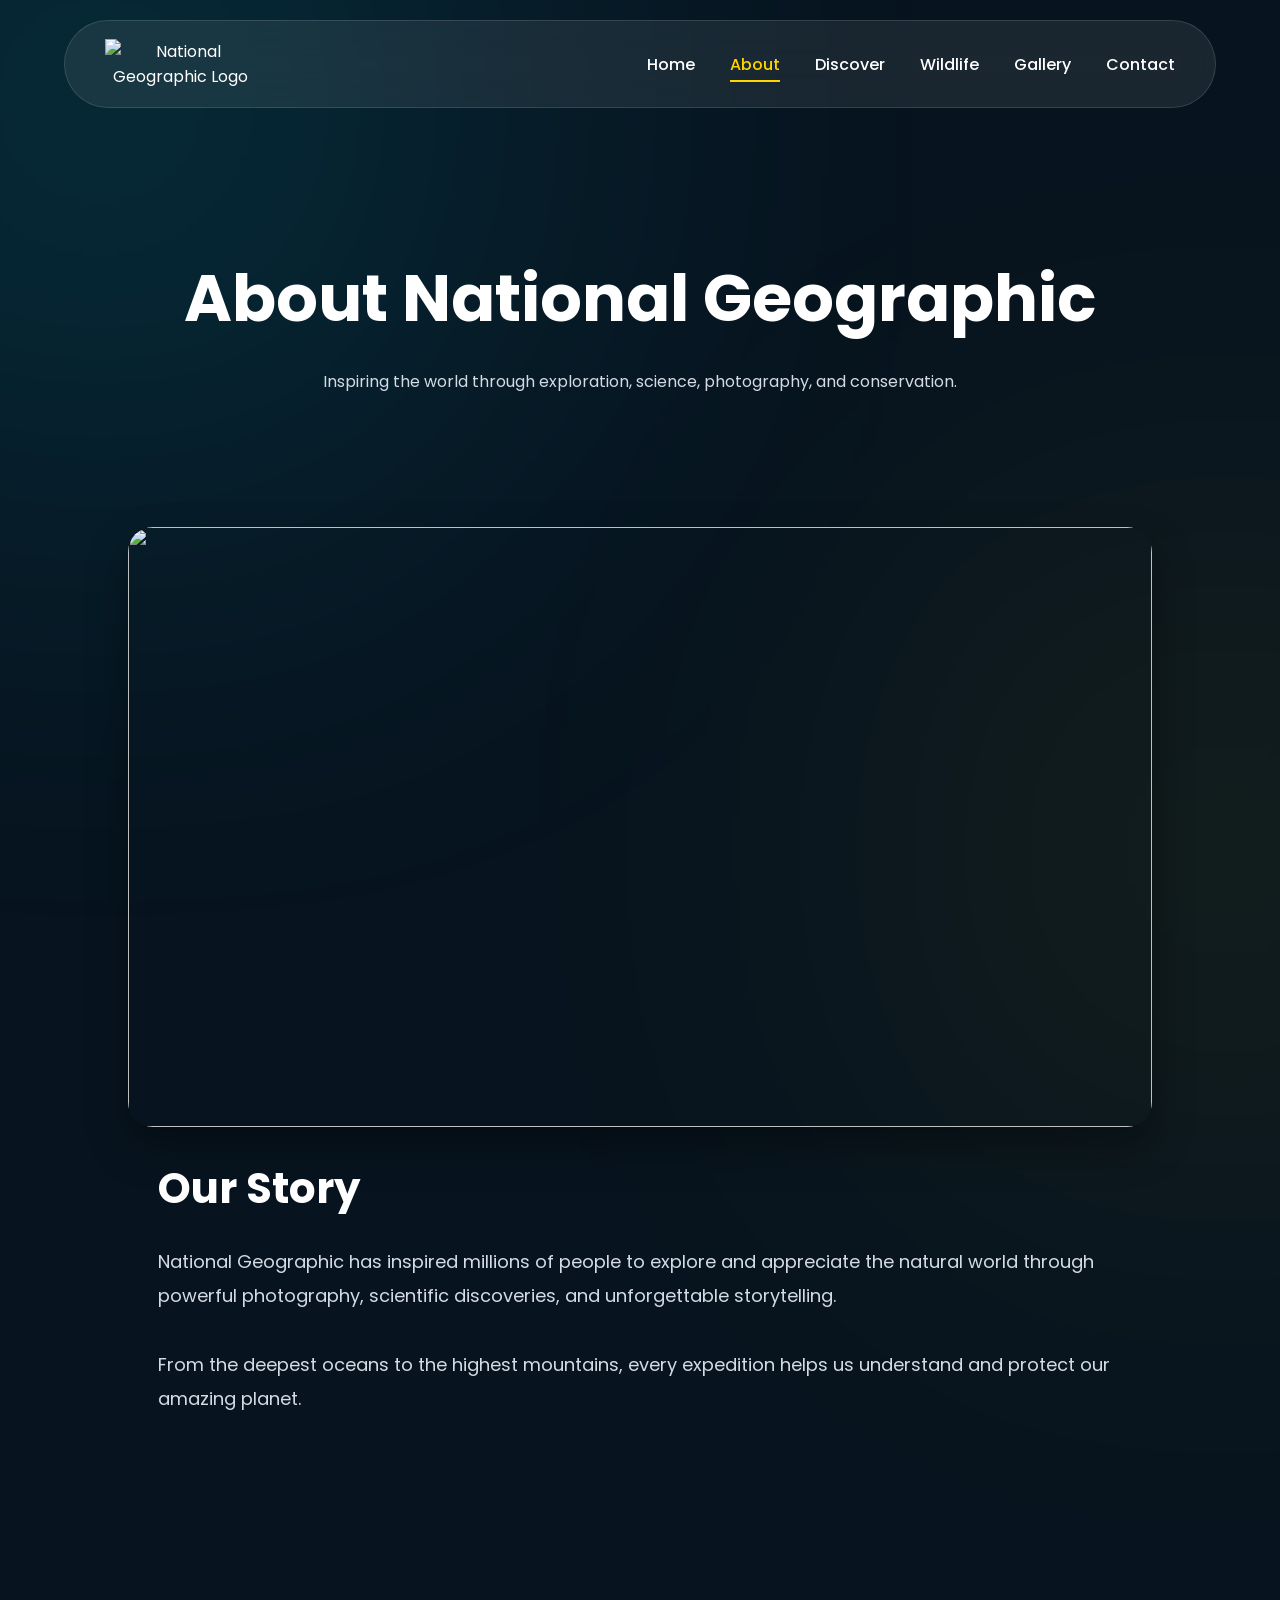
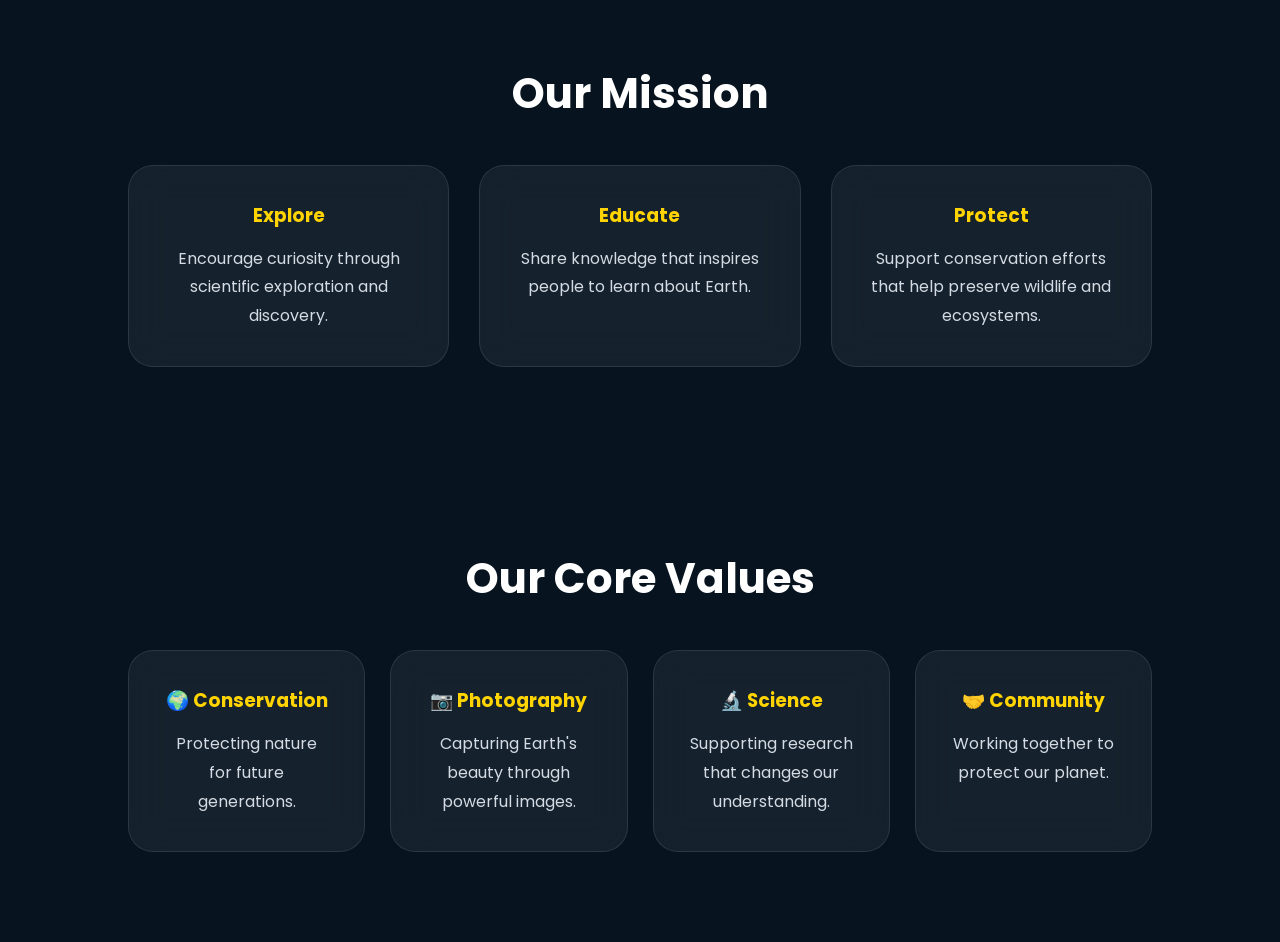
==== commit 18c44c52: "Update about.html" ====
--- a/about.html
+++ b/about.html
@@ -140,57 +140,6 @@
 
     </section>
 
-    <!--================ TIMELINE ================-->
-
-    <section class="timeline">
-
-        <h2>Our Journey</h2>
-
-        <div class="timeline-container">
-
-            <div class="timeline-box">
-
-                <h3>1888</h3>
-
-                <p>
-
-                    National Geographic Society
-                    was founded.
-
-                </p>
-
-            </div>
-
-            <div class="timeline-box">
-
-                <h3>1905</h3>
-
-                <p>
-
-                    Photography became an important
-                    part of every publication.
-
-                </p>
-
-            </div>
-
-            <div class="timeline-box">
-
-                <h3>Today</h3>
-
-                <p>
-
-                    Millions continue exploring
-                    the world through documentaries,
-                    photography, and research.
-
-                </p>
-
-            </div>
-
-        </div>
-
-    </section>
 
     <!--================ VALUES ================-->
 
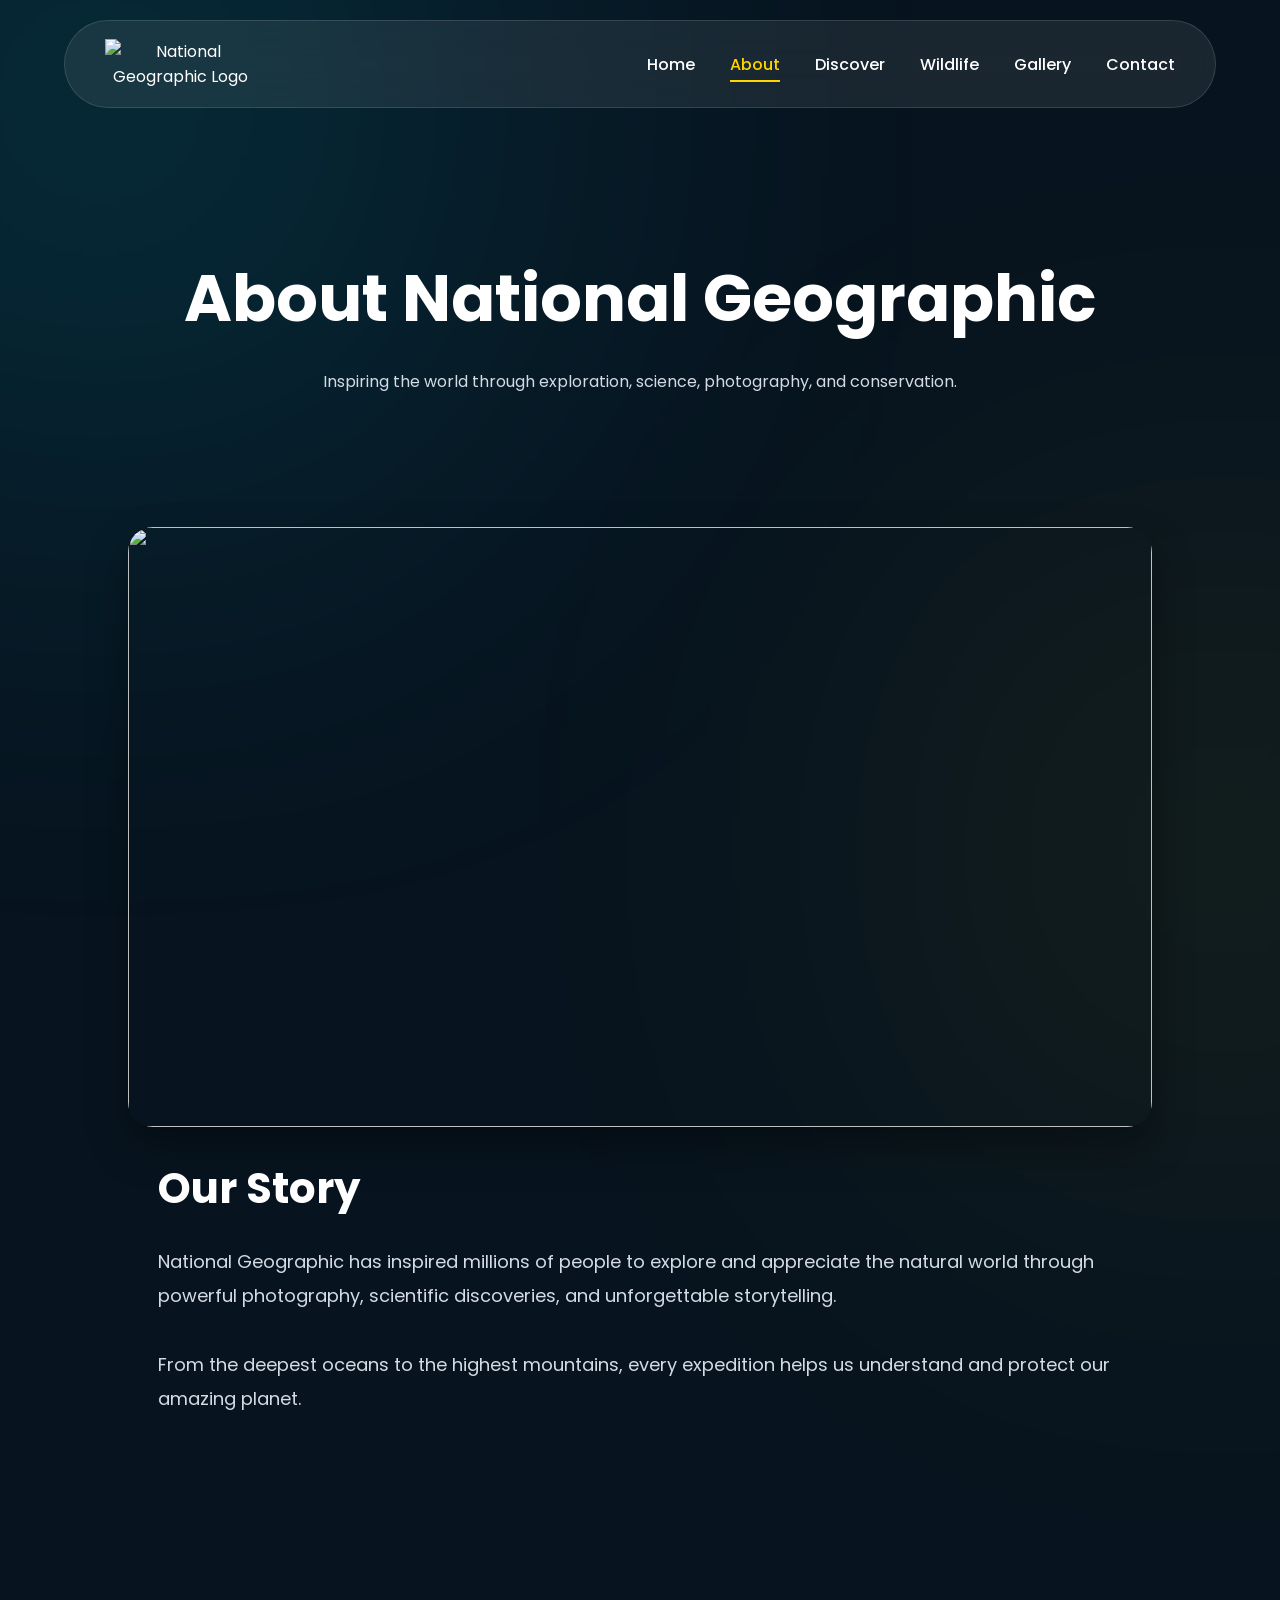
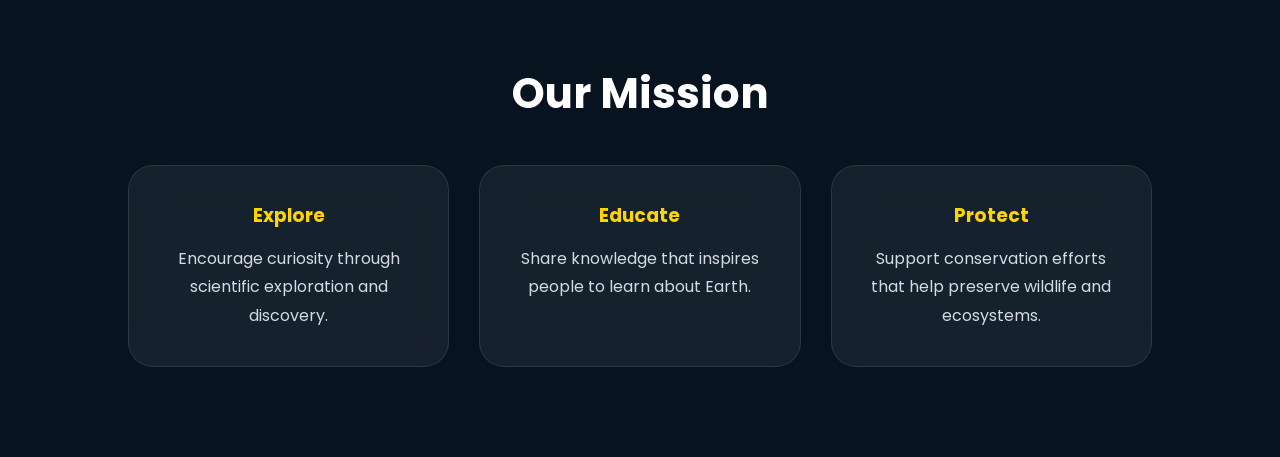
==== commit 77318427: "Update about.html" ====
--- a/about.html
+++ b/about.html
@@ -140,51 +140,6 @@
 
     </section>
 
-
-    <!--================ VALUES ================-->
-
-    <section class="values">
-
-        <h2>Our Core Values</h2>
-
-        <div class="values-grid">
-
-            <div class="glass-card">
-
-                <h3>🌍 Conservation</h3>
-
-                <p>Protecting nature for future generations.</p>
-
-            </div>
-
-            <div class="glass-card">
-
-                <h3>📷 Photography</h3>
-
-                <p>Capturing Earth's beauty through powerful images.</p>
-
-            </div>
-
-            <div class="glass-card">
-
-                <h3>🔬 Science</h3>
-
-                <p>Supporting research that changes our understanding.</p>
-
-            </div>
-
-            <div class="glass-card">
-
-                <h3>🤝 Community</h3>
-
-                <p>Working together to protect our planet.</p>
-
-            </div>
-
-        </div>
-
-    </section>
-
             </p>
 
         </div>
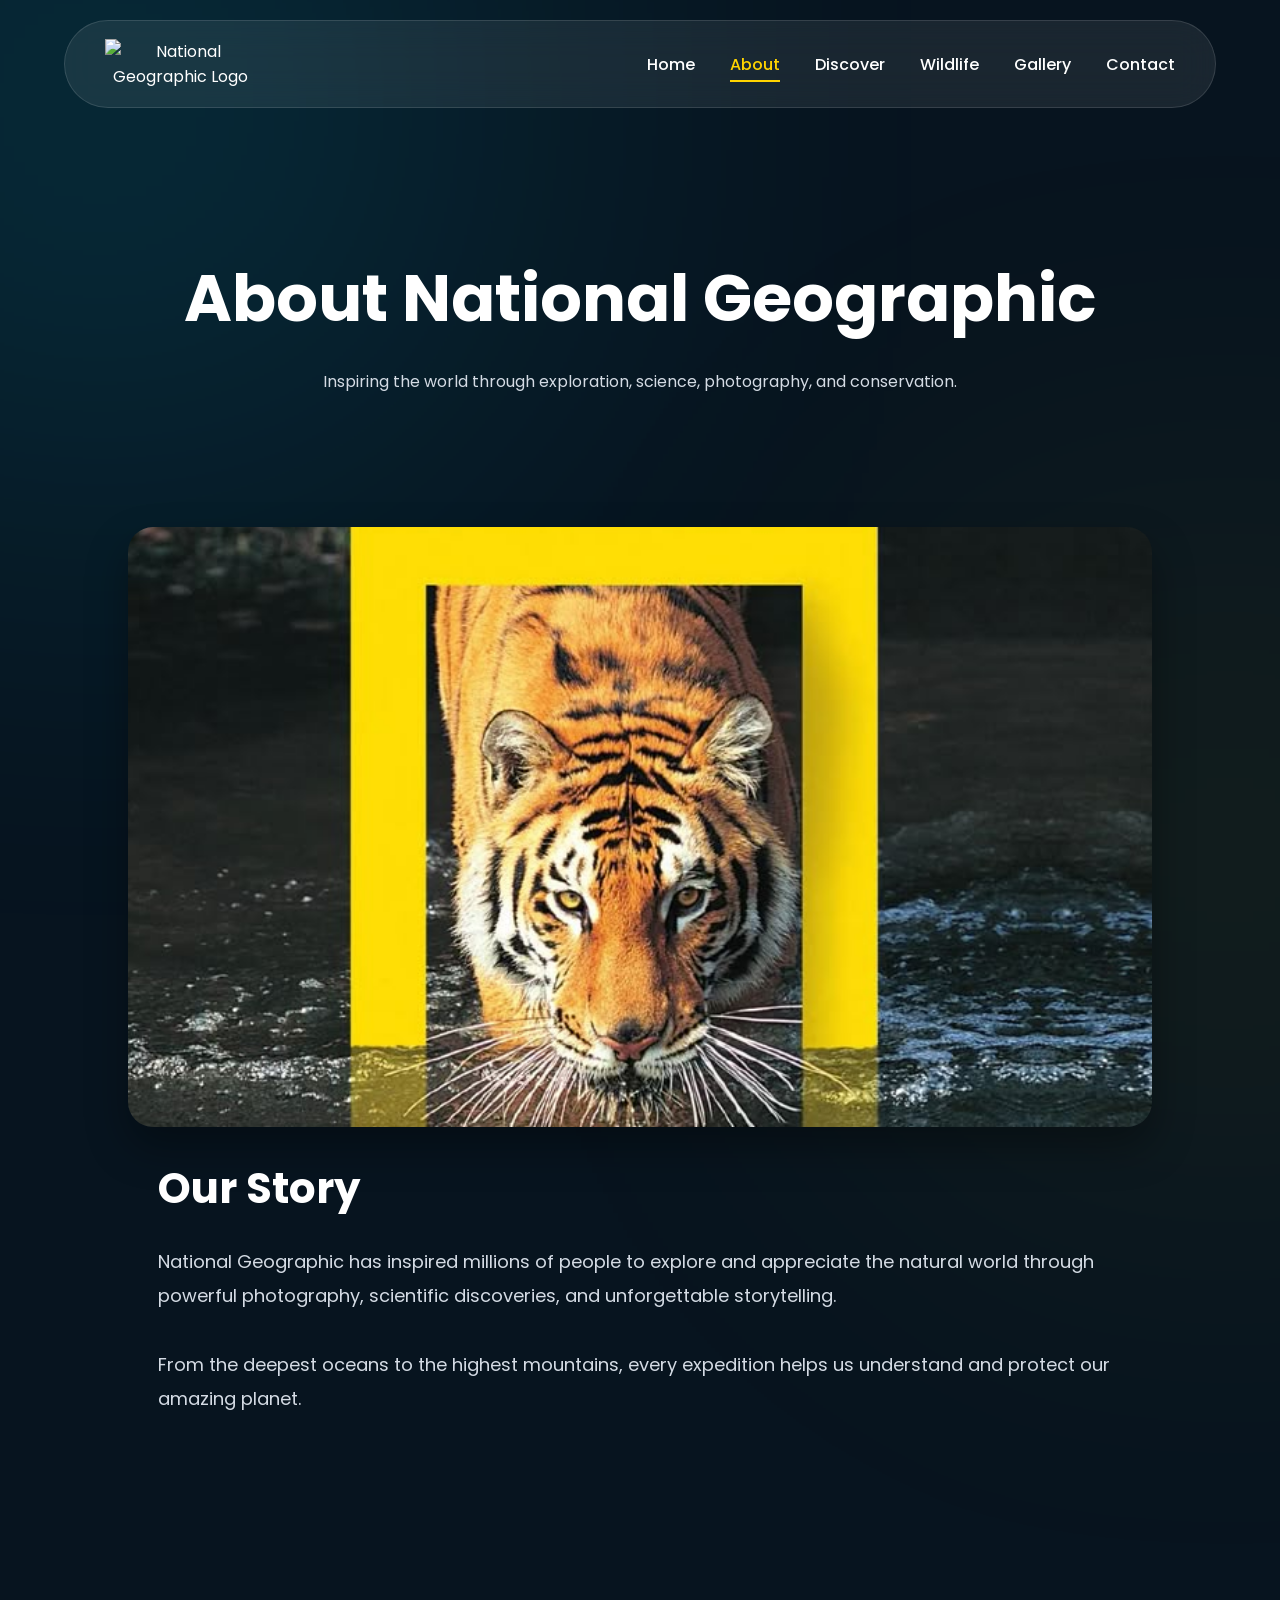
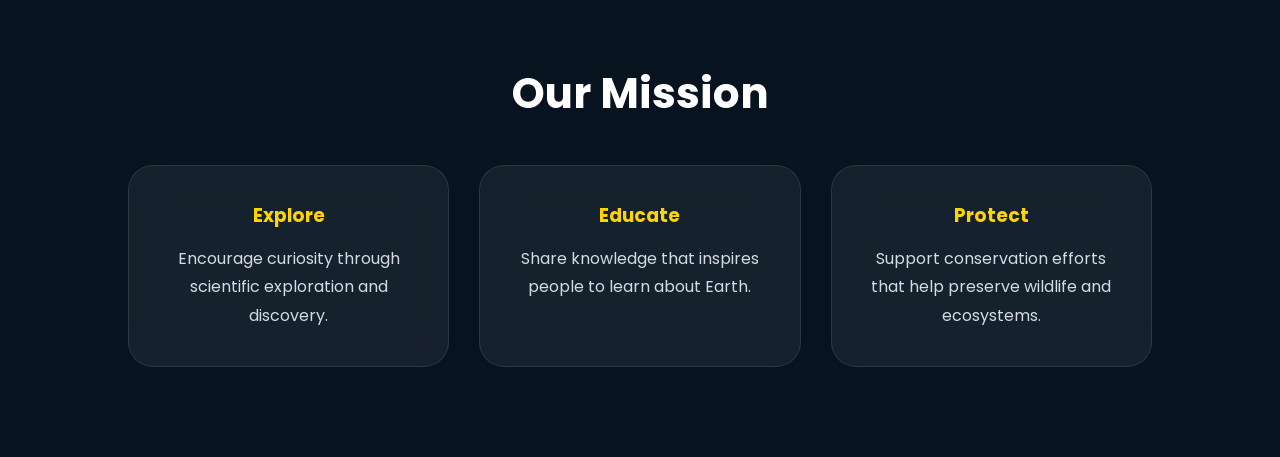
==== commit 4724b4aa: "Update about.html" ====
--- a/about.html
+++ b/about.html
@@ -60,7 +60,7 @@
 
         <div class="about-image">
 
-            <img src="img/about.jpg" alt="">
+            <img src="aboutpic.jpg" alt="">
 
         </div>
 
--- a/style.css
+++ b/style.css
@@ -1,7 +1,3 @@
-/*==========================================
-GOOGLE FONT
-==========================================*/
-
 @import url('https://fonts.googleapis.com/css2?family=Poppins:wght@300;400;500;600;700;800&display=swap');
 
 
@@ -277,10 +273,15 @@
 
 .hero-image img{
 
-    border-radius:30px;
-
-    box-shadow:0 20px 60px rgba(0,0,0,.4);
-
+    width:100%;
+
+    height:500px;
+
+    object-fit:cover;
+
+    border-radius:20px;
+
+}
 }
 
 
@@ -793,71 +794,6 @@
     margin-bottom:15px;
 
 }
-
-
-/*==========================================
-TIMELINE
-==========================================*/
-
-.timeline-container{
-
-    display:grid;
-
-    grid-template-columns:repeat(3,1fr);
-
-    gap:30px;
-
-}
-
-.timeline-box{
-
-    padding:35px;
-
-    text-align:center;
-
-}
-
-.timeline-box h3{
-
-    font-size:34px;
-
-    color:#ffd400;
-
-    margin-bottom:15px;
-
-}
-
-
-/*==========================================
-VALUES
-==========================================*/
-
-.values-grid{
-
-    display:grid;
-
-    grid-template-columns:repeat(4,1fr);
-
-    gap:25px;
-
-}
-
-.values-grid .glass-card{
-
-    padding:35px;
-
-    text-align:center;
-
-}
-
-.values-grid h3{
-
-    color:#ffd400;
-
-    margin-bottom:15px;
-
-}
-
 
 /*==========================================
 DISCOVER FEATURE
@@ -1166,9 +1102,6 @@
     cursor:pointer;
 }
 
-.map-placeholder img{
-    border-radius:25px;
-}
 
 
 /*==========================================
@@ -1181,8 +1114,7 @@
 .animal-card,
 .gallery-item,
 .glass-card,
-.timeline-box{
-    transition:.35s ease;
+
 }
 
 .feature-card:hover,
@@ -1191,7 +1123,7 @@
 .animal-card:hover,
 .gallery-item:hover,
 .glass-card:hover,
-.timeline-box:hover{
+{
 
     transform:translateY(-10px);
 
@@ -1215,9 +1147,7 @@
 .destination-grid,
 .animals-grid,
 .gallery-grid,
-.values-grid,
 .facts-grid,
-.timeline-container,
 .stories-grid,
 .mission-container{
 
@@ -1250,9 +1180,7 @@
 .destination-grid,
 .animals-grid,
 .gallery-grid,
-.values-grid,
 .facts-grid,
-.timeline-container,
 .stories-grid,
 .mission-container{
 
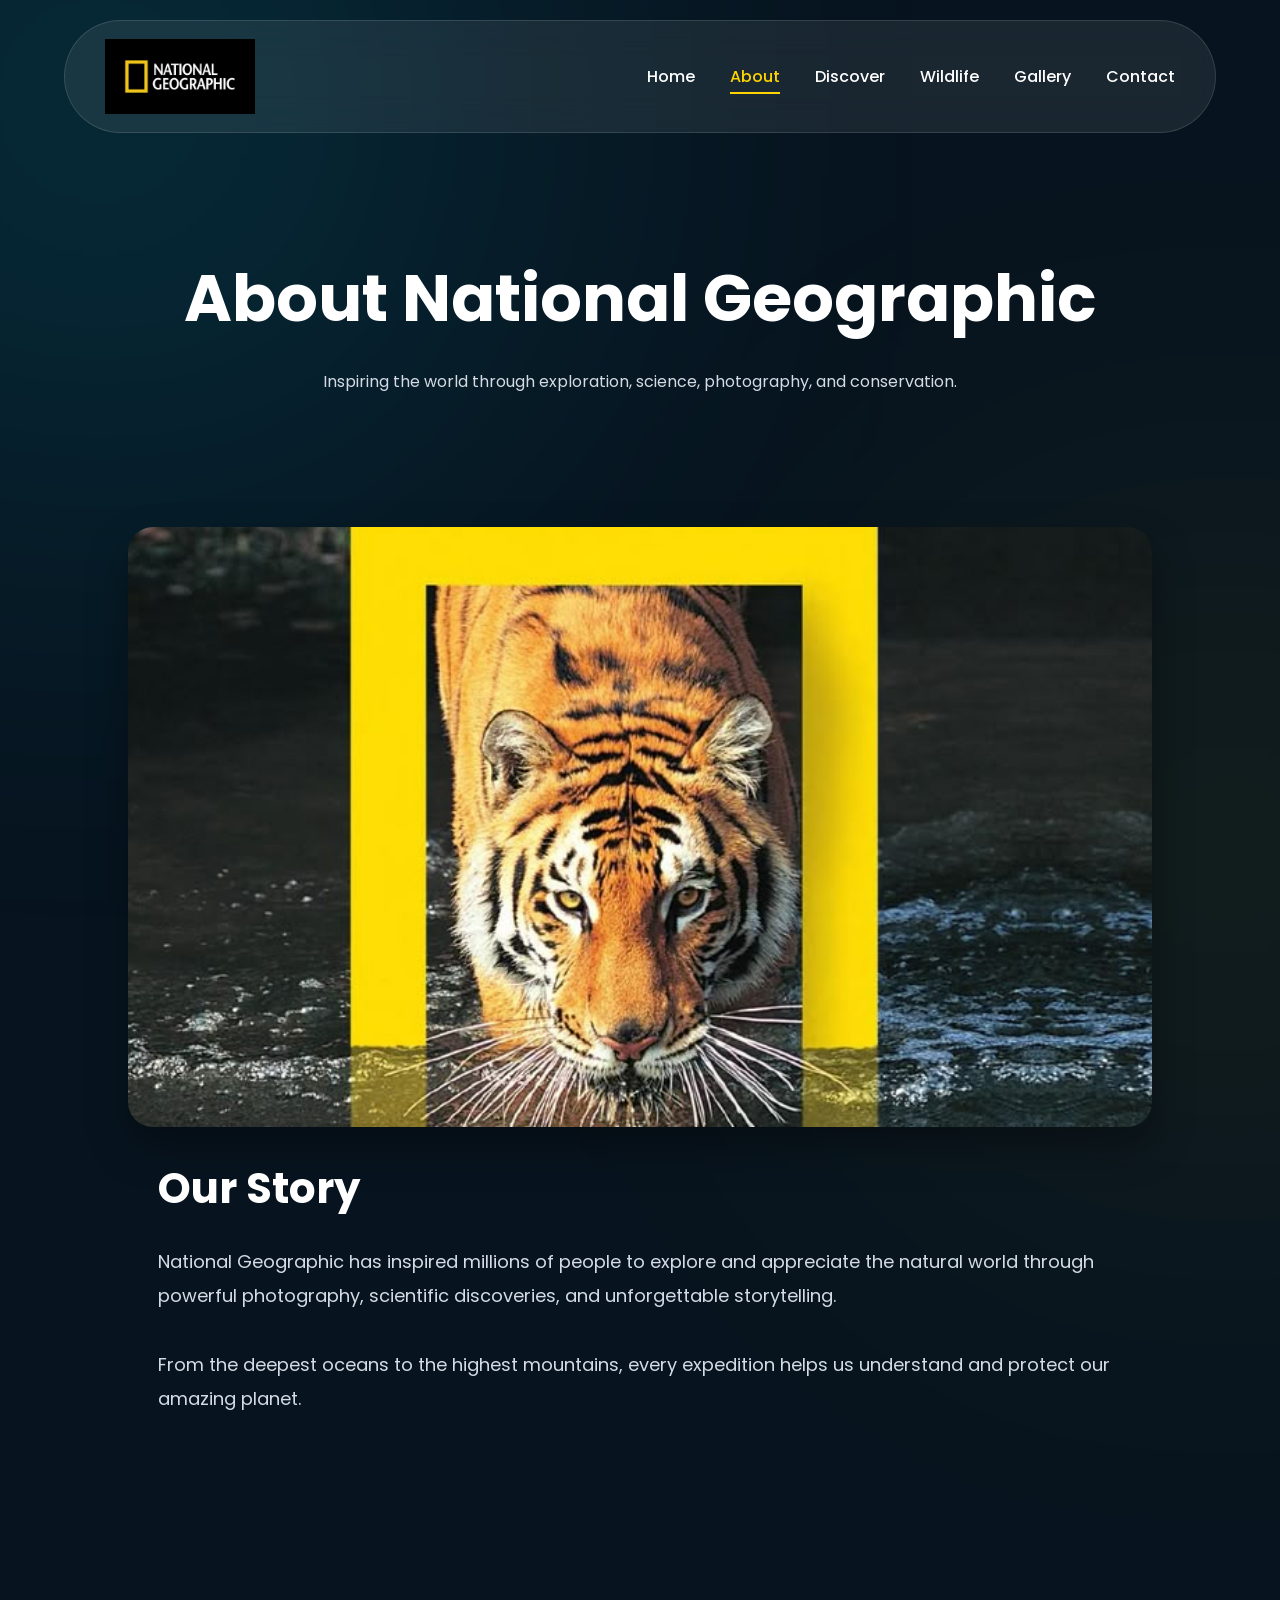
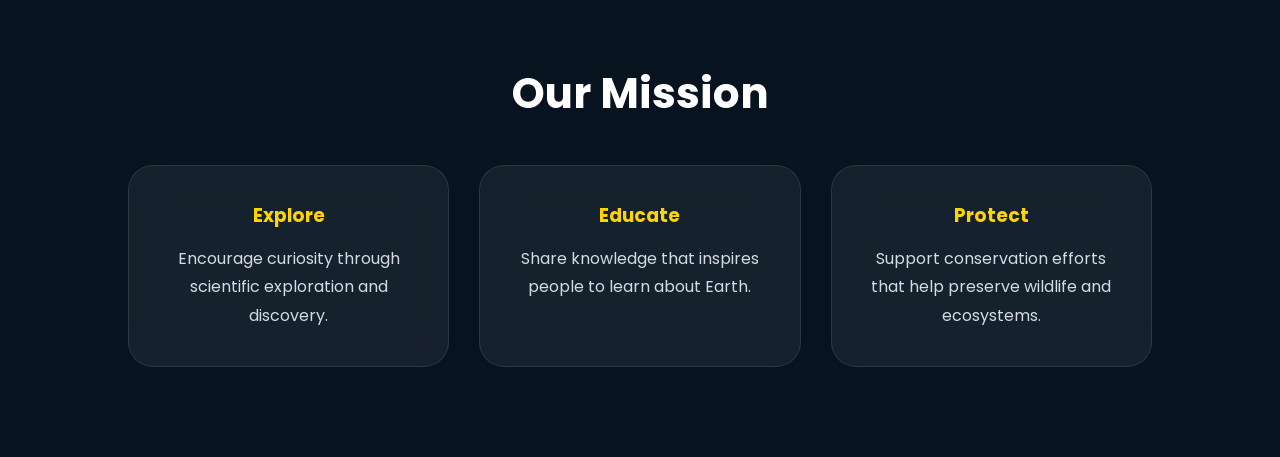
==== commit 3a451d53: "Update about.html" ====
--- a/about.html
+++ b/about.html
@@ -22,7 +22,7 @@
 
             <div class="logo">
 
-                <img src="img/logo.png" alt="National Geographic Logo">
+                <img src="netgeo.jpg" alt="National Geographic Logo">
 
             </div>
 
